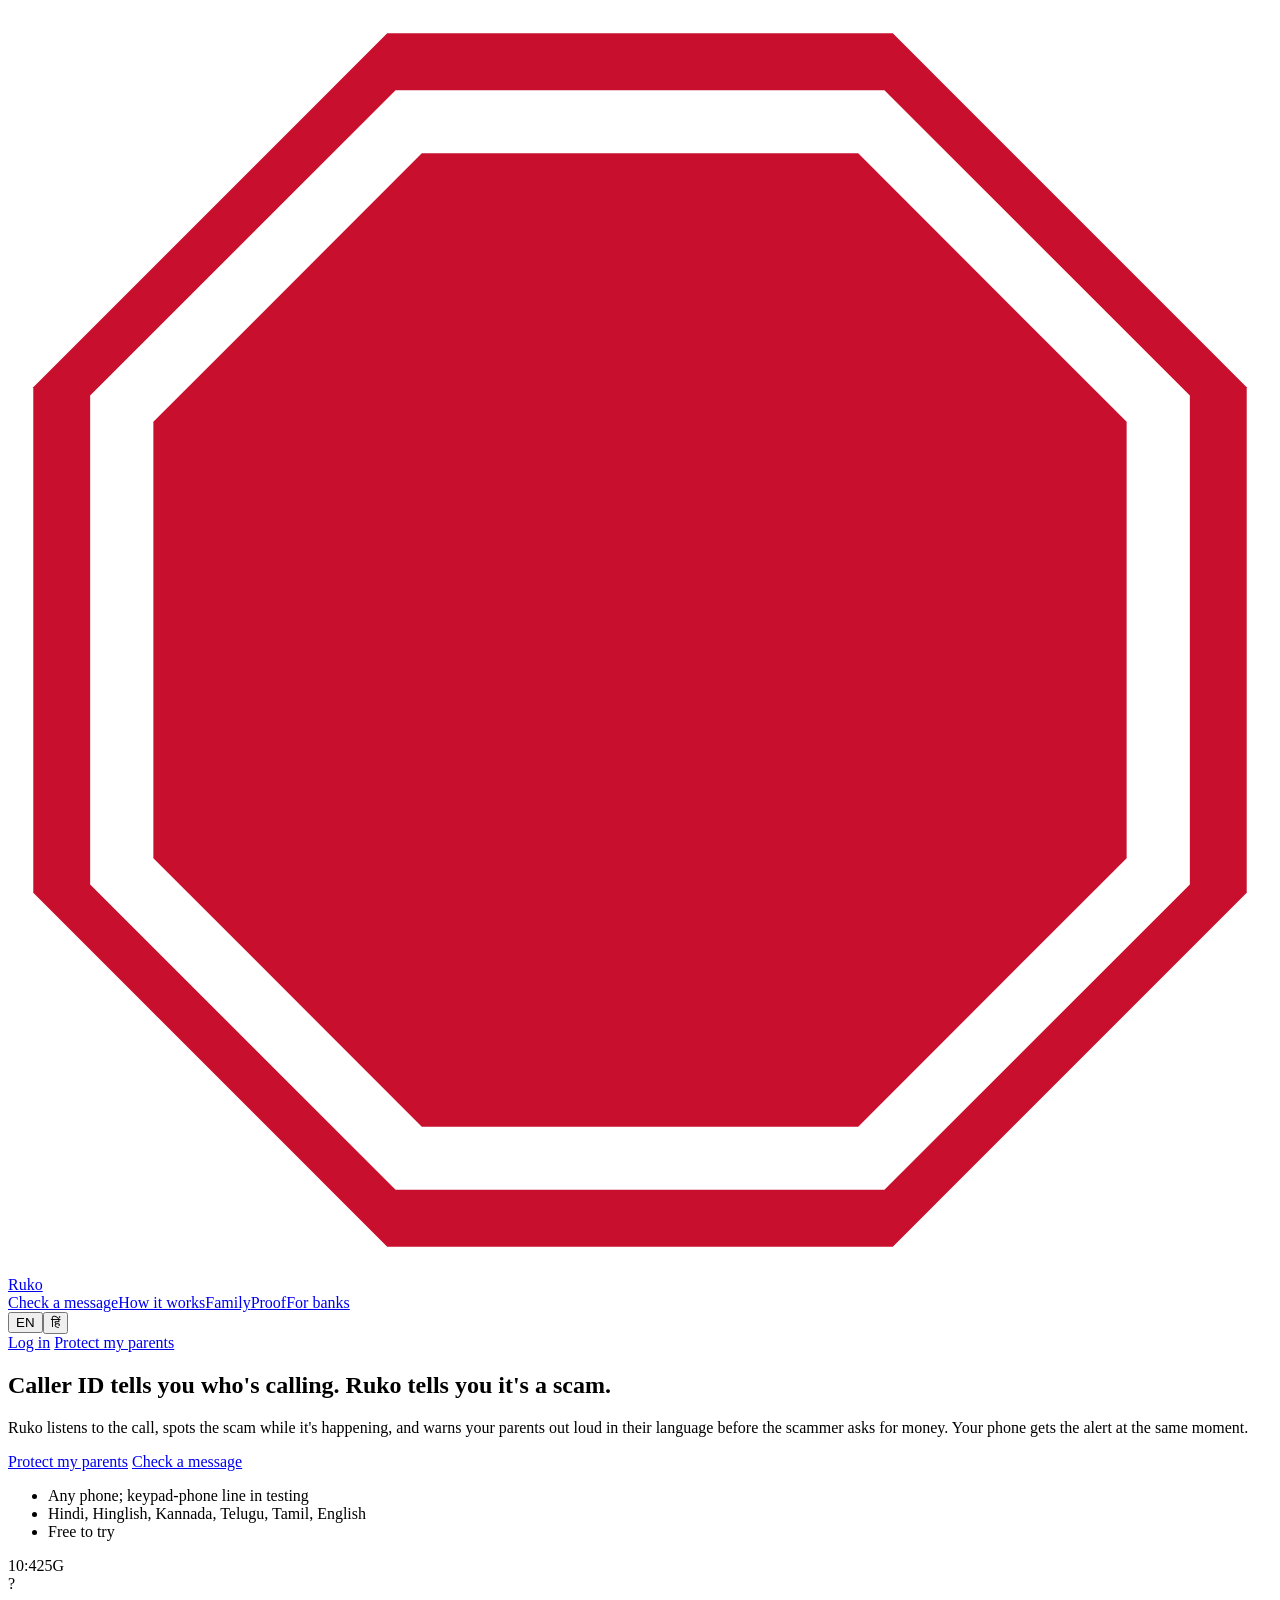
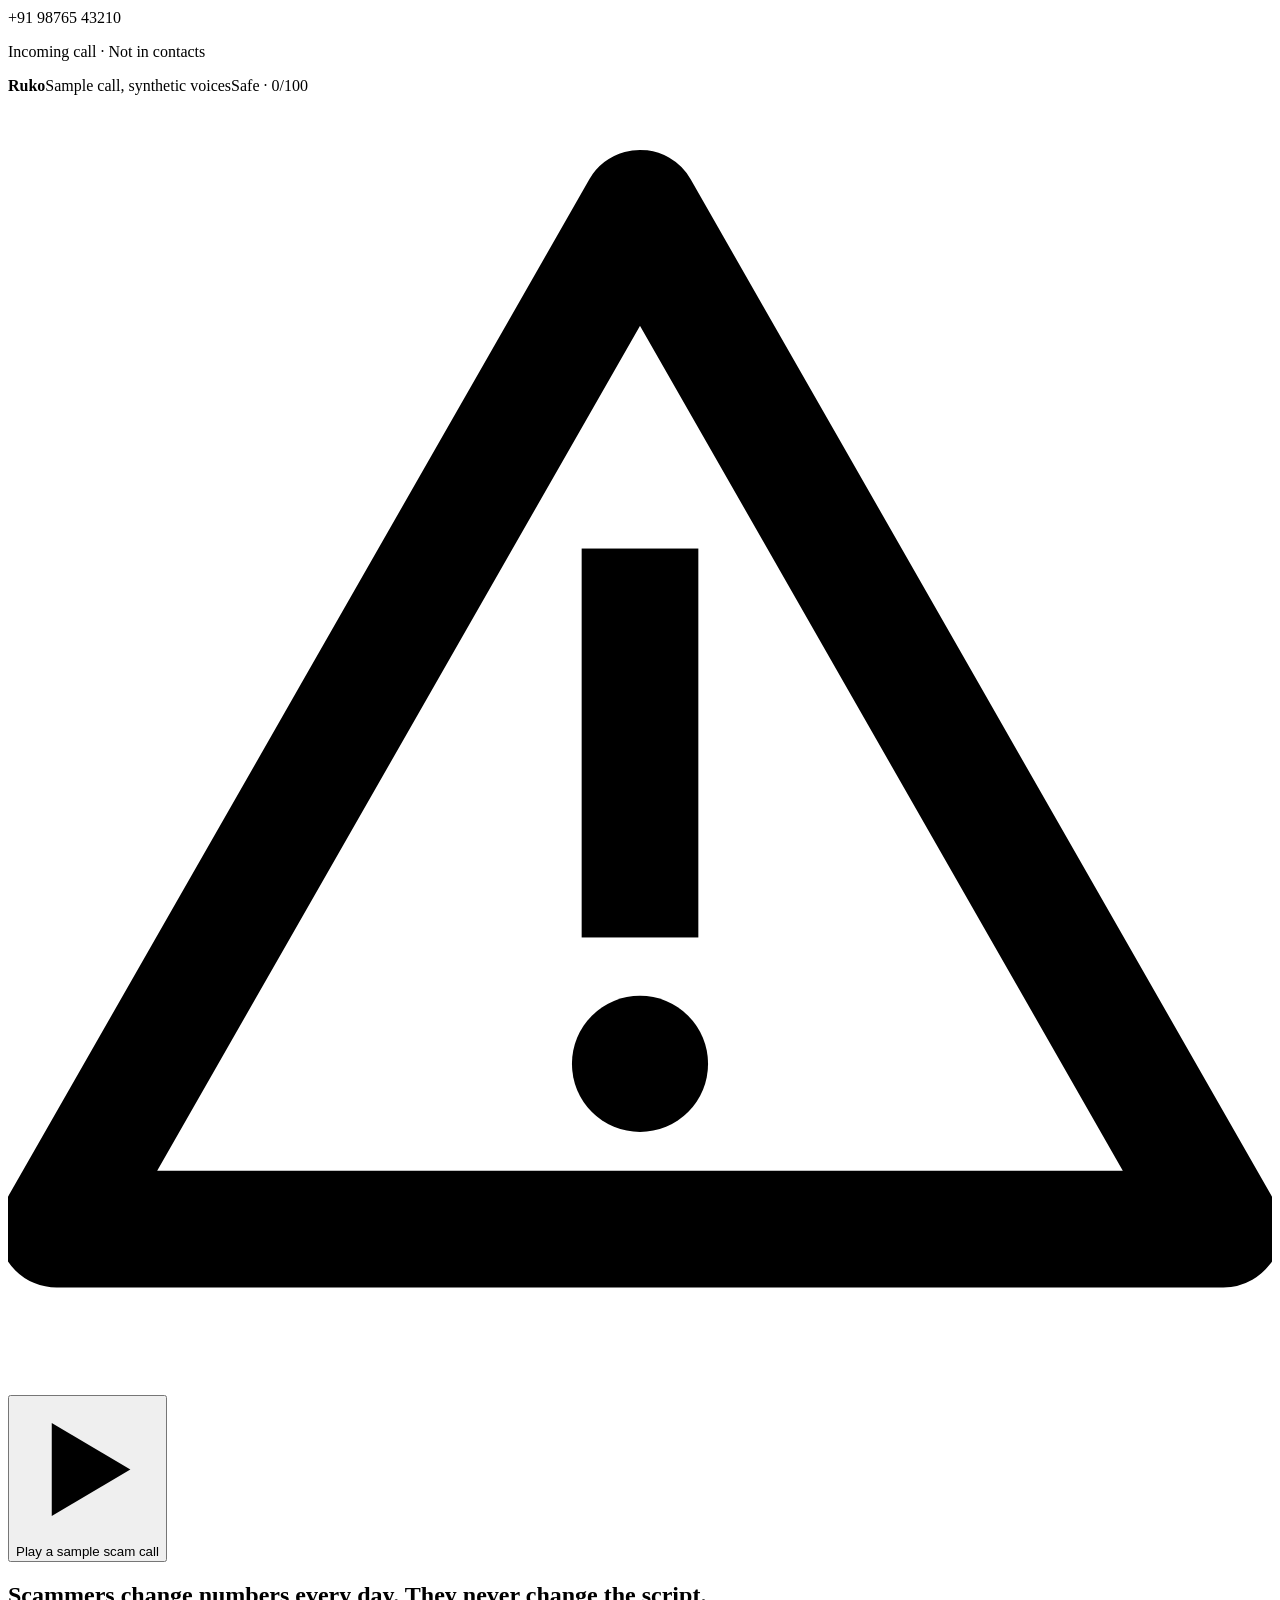
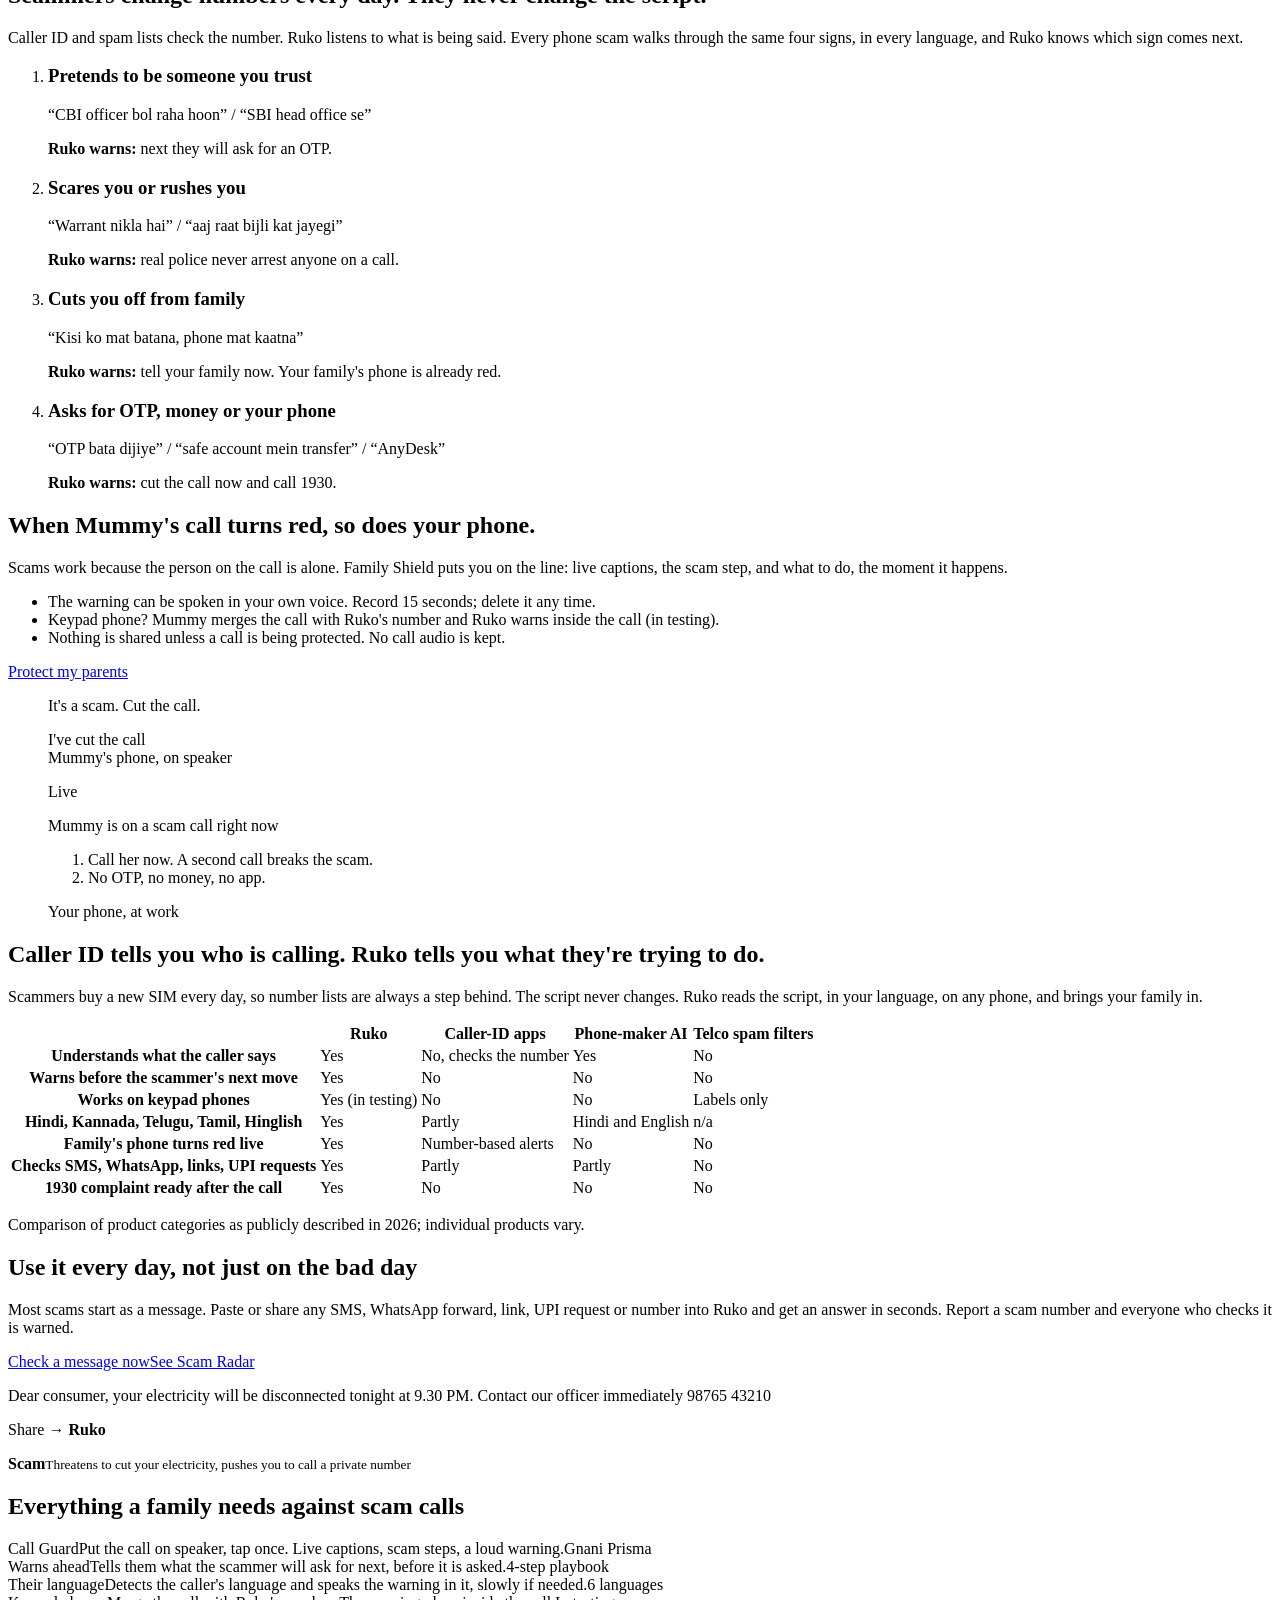
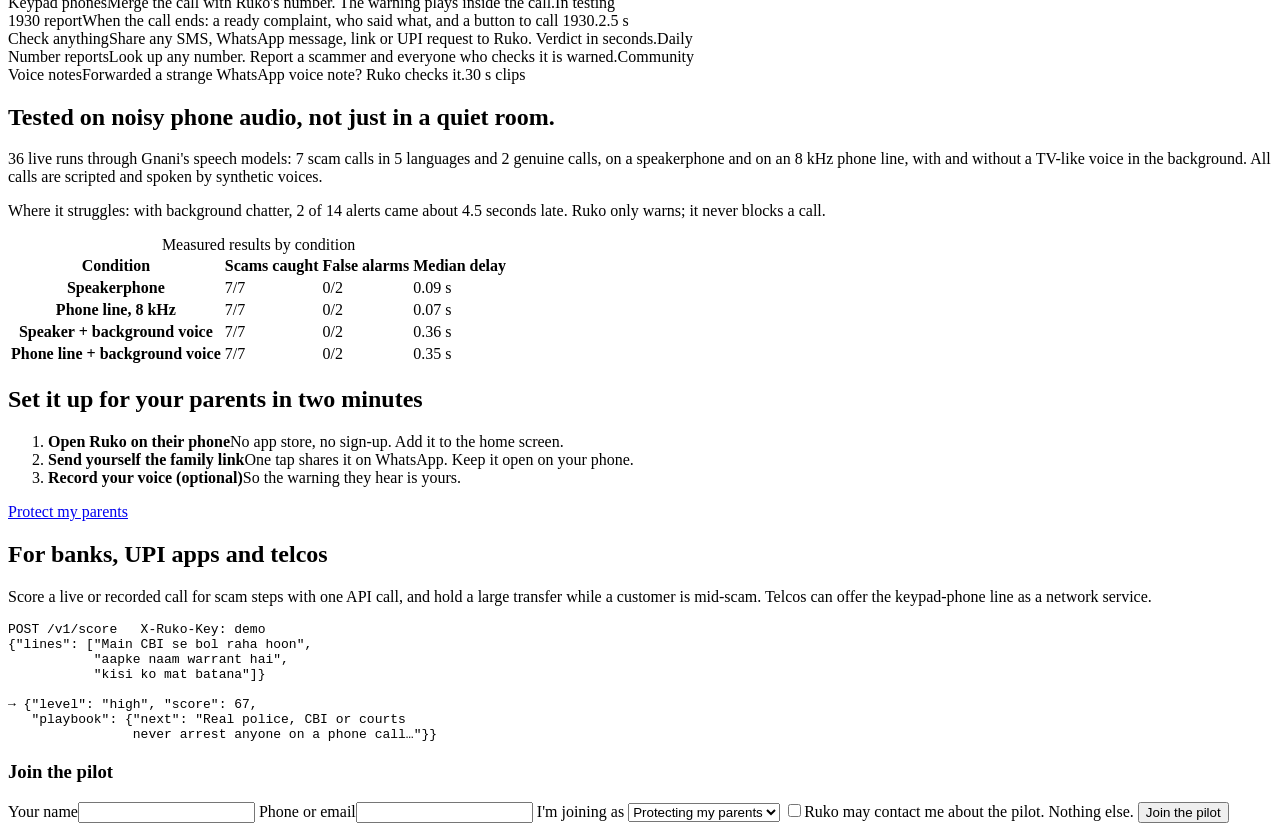
==== web/index.html @ 49b4aa64 "Fix contrast in light and dark mode after the restyle - Deeper brand blue, red and green so white te" ====
<!doctype html>
<html lang="en">
<head>
<meta charset="utf-8">
<meta name="viewport" content="width=device-width, initial-scale=1">
<title>Ruko · scam-call guard for Indian families</title>
<meta name="description" content="Ruko listens to a phone call, spots the scam as it unfolds, warns your parents out loud in their language before the scammer's next move, and turns your phone red. Works on speaker with any phone; a keypad-phone line is in testing.">
<meta name="theme-color" content="#26282b">
<link rel="icon" href="/icon.svg" type="image/svg+xml">
<link rel="manifest" href="/manifest.webmanifest">
<link rel="stylesheet" href="/ruko.css?v=34">
<link rel="stylesheet" href="/landing.css?v=34">
</head>
<body>
<header class="nav">
  <div class="wrap nav-row">
    <a class="logo" href="/" aria-label="Ruko home"><svg viewBox="0 0 100 100" aria-hidden="true"><path d="M30 2h40l28 28v40L70 98H30L2 70V30z" fill="#c8102e"/><path d="M31.7 9h36.6L91 31.7v36.6L68.3 91H31.7L9 68.3V31.7z" fill="none" stroke="#fff" stroke-width="5"/></svg>Ruko</a>
    <nav aria-label="Sections"><a href="/check/" data-i18n="nav_check">Check a message</a><a href="#how" data-i18n="nav_how">How it works</a><a href="#family" data-i18n="nav_family">Family</a><a href="#proof" data-i18n="nav_proof">Proof</a><a href="#business" data-i18n="nav_biz">For banks</a></nav>
    <div class="lang-toggle" role="group" aria-label="Language"><button type="button" data-lang="en" aria-pressed="true"><span>EN</span></button><button type="button" data-lang="hi" aria-pressed="false"><span>हिं</span></button></div>
    <a class="nav-login" href="/account/" data-i18n="login">Log in</a>
    <a class="btn btn-primary nav-cta" href="/account/?new=1" data-i18n="cta">Protect my parents</a>
  </div>
</header>

<main>
  <section class="hero">
    <div class="wrap hero-grid">
      <div class="hero-copy">
        <h1><span data-i18n="h1a">Caller ID tells you who's calling.</span> <span class="h1b" data-i18n="h1b">Ruko tells you it's a scam.</span></h1>
        <p class="lede" data-i18n="lede">Ruko listens to the call, spots the scam while it's happening, and warns your parents out loud in their language before the scammer asks for money. Your phone gets the alert at the same moment.</p>
        <div class="hero-actions">
          <a class="btn btn-primary btn-lg" href="/account/?new=1" data-i18n="cta">Protect my parents</a>
          <a class="btn btn-lg" href="/check/" data-i18n="cta2">Check a message</a>
        </div>
        <ul class="facts">
          <li data-i18n="f1">Any phone; keypad-phone line in testing</li>
          <li data-i18n="f2">Hindi, Hinglish, Kannada, Telugu, Tamil, English</li>
          <li data-i18n="f3">Free to try</li>
        </ul>
      </div>

      <div class="hero-phone">
        <div class="road phone" aria-live="polite">
          <div class="ph-top" aria-hidden="true"><span>10:42</span><span class="ph-notch"></span><span>5G</span></div>
          <div class="ph-caller">
            <div class="ph-avatar" aria-hidden="true">?</div>
            <p class="ph-num">+91 98765 43210</p>
            <p class="ph-sub" data-i18n="ph_sub">Incoming call · Not in contacts</p>
          </div>
          <div class="rk-card">
            <div class="rk-head"><span class="dot" id="dDot"></span><b>Ruko</b><span class="rk-label" data-i18n="call_label">Sample call, synthetic voices</span><span class="level" id="dLevel" data-level="safe">Safe · 0/100</span></div>
            <div class="stop" id="dStop" aria-hidden="true"></div>
            <ol class="signs road-signs" id="dStages" aria-label="The four steps of a scam call"></ol>
            <ol class="captions" id="dCaptions" data-empty=""></ol>
            <p class="ahead"><svg viewBox="0 0 26 26" aria-hidden="true"><path d="M13 2 25 23H1z" fill="none" stroke="currentColor" stroke-width="2.4" stroke-linejoin="round"/><rect x="11.8" y="9" width="2.4" height="8" fill="currentColor"/><circle cx="13" cy="19.6" r="1.4" fill="currentColor"/></svg><span id="dNext"></span></p>
          </div>
          <div class="ph-actions" aria-hidden="true"><span class="ph-decline"></span><span class="ph-accept"></span></div>
        </div>
        <button class="btn play-btn" id="dPlay" type="button"><svg viewBox="0 0 20 20" aria-hidden="true"><path d="M5 3.5v13l11-6.5z" fill="currentColor"/></svg><span id="dPlayLabel" data-i18n="play">Play a sample scam call</span></button>
      </div>
    </div>
  </section>

  <section class="playbook" id="how">
    <div class="wrap">
      <h2 data-i18n="pb_h">Scammers change numbers every day. They never change the script.</h2>
      <p class="section-lede" data-i18n="pb_p">Caller ID and spam lists check the number. Ruko listens to what is being said. Every phone scam walks through the same four signs, in every language, and Ruko knows which sign comes next.</p>
      <ol class="strip">
        <li><div class="strip-sign" data-sign="pose"></div><h3 data-i18n="s1">Pretends to be someone you trust</h3><p class="quote">“CBI officer bol raha hoon” / “SBI head office se”</p><p class="next-line"><b data-i18n="ruko_says">Ruko warns:</b> <span data-i18n="s1n">next they will ask for an OTP.</span></p></li>
        <li><div class="strip-sign" data-sign="fear"></div><h3 data-i18n="s2">Scares you or rushes you</h3><p class="quote">“Warrant nikla hai” / “aaj raat bijli kat jayegi”</p><p class="next-line"><b data-i18n="ruko_says">Ruko warns:</b> <span data-i18n="s2n">real police never arrest anyone on a call.</span></p></li>
        <li><div class="strip-sign" data-sign="isolate"></div><h3 data-i18n="s3">Cuts you off from family</h3><p class="quote">“Kisi ko mat batana, phone mat kaatna”</p><p class="next-line"><b data-i18n="ruko_says">Ruko warns:</b> <span data-i18n="s3n">tell your family now. Your family's phone is already red.</span></p></li>
        <li><div class="strip-sign" data-sign="ask"></div><h3 data-i18n="s4">Asks for OTP, money or your phone</h3><p class="quote">“OTP bata dijiye” / “safe account mein transfer” / “AnyDesk”</p><p class="next-line"><b data-i18n="ruko_says">Ruko warns:</b> <span data-i18n="s4n">cut the call now and call 1930.</span></p></li>
      </ol>
    </div>
  </section>

  <section class="family" id="family">
    <div class="wrap family-grid">
      <div>
        <h2 data-i18n="fam_h">When Mummy's call turns red, so does your phone.</h2>
        <p class="section-lede" data-i18n="fam_p">Scams work because the person on the call is alone. Family Shield puts you on the line: live captions, the scam step, and what to do, the moment it happens.</p>
        <ul class="ticks">
          <li data-i18n="fam_1">The warning can be spoken in your own voice. Record 15 seconds; delete it any time.</li>
          <li data-i18n="fam_2">Keypad phone? Mummy merges the call with Ruko's number and Ruko warns inside the call (in testing).</li>
          <li data-i18n="fam_3">Nothing is shared unless a call is being protected. No call audio is kept.</li>
        </ul>
        <a class="btn btn-primary" href="/account/?new=1" data-i18n="cta">Protect my parents</a>
      </div>
      <div class="phones" aria-hidden="true">
        <figure class="phone phone-parent">
          <div class="screen red"><div class="oct-slot" data-oct></div><p class="ph-big" data-i18n="ph_parent">It's a scam. Cut the call.</p><span class="ph-btn" data-i18n="ph_cut">I've cut the call</span></div>
          <figcaption data-i18n="cap_parent">Mummy's phone, on speaker</figcaption>
        </figure>
        <figure class="phone phone-child">
          <div class="screen red"><p class="ph-small">Live</p><p class="ph-big" data-i18n="ph_child">Mummy is on a scam call right now</p><ol class="ph-list"><li data-i18n="ph_c1">Call her now. A second call breaks the scam.</li><li data-i18n="ph_c2">No OTP, no money, no app.</li></ol></div>
          <figcaption data-i18n="cap_child">Your phone, at work</figcaption>
        </figure>
      </div>
    </div>
  </section>


  <section class="usp" id="why">
    <div class="wrap">
      <h2 data-i18n="usp_h">Caller ID tells you who is calling. Ruko tells you what they're trying to do.</h2>
      <p class="section-lede" data-i18n="usp_p">Scammers buy a new SIM every day, so number lists are always a step behind. The script never changes. Ruko reads the script, in your language, on any phone, and brings your family in.</p>
      <div class="cmp-wrap">
      <table class="cmp">
        <thead><tr><th scope="col"></th><th scope="col" class="us">Ruko</th><th scope="col">Caller-ID apps</th><th scope="col">Phone-maker AI</th><th scope="col">Telco spam filters</th></tr></thead>
        <tbody>
          <tr><th scope="row" data-i18n="u1">Understands what the caller says</th><td class="us yes">Yes</td><td class="no">No, checks the number</td><td class="yes">Yes</td><td class="no">No</td></tr>
          <tr><th scope="row" data-i18n="u2">Warns before the scammer's next move</th><td class="us yes">Yes</td><td class="no">No</td><td class="no">No</td><td class="no">No</td></tr>
          <tr><th scope="row" data-i18n="u3">Works on keypad phones</th><td class="us yes">Yes (in testing)</td><td class="no">No</td><td class="no">No</td><td class="yes">Labels only</td></tr>
          <tr><th scope="row" data-i18n="u4">Hindi, Kannada, Telugu, Tamil, Hinglish</th><td class="us yes">Yes</td><td>Partly</td><td class="no">Hindi and English</td><td>n/a</td></tr>
          <tr><th scope="row" data-i18n="u5">Family's phone turns red live</th><td class="us yes">Yes</td><td>Number-based alerts</td><td class="no">No</td><td class="no">No</td></tr>
          <tr><th scope="row" data-i18n="u6">Checks SMS, WhatsApp, links, UPI requests</th><td class="us yes">Yes</td><td>Partly</td><td>Partly</td><td class="no">No</td></tr>
          <tr><th scope="row" data-i18n="u7">1930 complaint ready after the call</th><td class="us yes">Yes</td><td class="no">No</td><td class="no">No</td><td class="no">No</td></tr>
        </tbody>
      </table>
      </div>
      <p class="small muted" data-i18n="usp_note">Comparison of product categories as publicly described in 2026; individual products vary.</p>
    </div>
  </section>

  <section class="daily">
    <div class="wrap daily-grid">
      <div>
        <h2 data-i18n="daily_h">Use it every day, not just on the bad day</h2>
        <p class="section-lede" data-i18n="daily_p">Most scams start as a message. Paste or share any SMS, WhatsApp forward, link, UPI request or number into Ruko and get an answer in seconds. Report a scam number and everyone who checks it is warned.</p>
        <div class="hero-actions"><a class="btn btn-primary" href="/check/" data-i18n="daily_cta">Check a message now</a><a class="btn btn-ghost-dark" href="/check/#radar" data-i18n="radar_cta">See Scam Radar</a></div>
      </div>
      <div class="share-demo" aria-hidden="true">
        <p class="sd-msg">Dear consumer, your electricity will be disconnected tonight at 9.30 PM. Contact our officer immediately 98765 43210</p>
        <p class="sd-share">Share → <b>Ruko</b></p>
        <div class="sd-verdict"><span class="sd-oct"></span><div><b>Scam</b><small>Threatens to cut your electricity, pushes you to call a private number</small></div></div>
      </div>
    </div>
  </section>

  <section class="board-sec">
    <div class="wrap">
      <h2 data-i18n="feat_h">Everything a family needs against scam calls</h2>
      <div class="board" role="list">
        <div class="board-row" role="listitem"><span class="b-name" data-i18n="b1">Call Guard</span><span class="b-desc" data-i18n="b1d">Put the call on speaker, tap once. Live captions, scam steps, a loud warning.</span><span class="b-tag">Gnani Prisma</span></div>
        <div class="board-row" role="listitem"><span class="b-name" data-i18n="b2">Warns ahead</span><span class="b-desc" data-i18n="b2d">Tells them what the scammer will ask for next, before it is asked.</span><span class="b-tag">4-step playbook</span></div>
        <div class="board-row" role="listitem"><span class="b-name" data-i18n="b3">Their language</span><span class="b-desc" data-i18n="b3d">Detects the caller's language and speaks the warning in it, slowly if needed.</span><span class="b-tag">6 languages</span></div>
        <div class="board-row" role="listitem"><span class="b-name" data-i18n="b4">Keypad phones</span><span class="b-desc" data-i18n="b4d">Merge the call with Ruko's number. The warning plays inside the call.</span><span class="b-tag">In testing</span></div>
        <div class="board-row" role="listitem"><span class="b-name" data-i18n="b5">1930 report</span><span class="b-desc" data-i18n="b5d">When the call ends: a ready complaint, who said what, and a button to call 1930.</span><span class="b-tag">2.5 s</span></div>
        <div class="board-row" role="listitem"><span class="b-name" data-i18n="b7">Check anything</span><span class="b-desc" data-i18n="b7d">Share any SMS, WhatsApp message, link or UPI request to Ruko. Verdict in seconds.</span><span class="b-tag">Daily</span></div>
        <div class="board-row" role="listitem"><span class="b-name" data-i18n="b8">Number reports</span><span class="b-desc" data-i18n="b8d">Look up any number. Report a scammer and everyone who checks it is warned.</span><span class="b-tag">Community</span></div>
        <div class="board-row" role="listitem"><span class="b-name" data-i18n="b6">Voice notes</span><span class="b-desc" data-i18n="b6d">Forwarded a strange WhatsApp voice note? Ruko checks it.</span><span class="b-tag">30 s clips</span></div>
      </div>
    </div>
  </section>

  <section class="proof" id="proof">
    <div class="wrap proof-grid">
      <div>
        <h2 data-i18n="proof_h">Tested on noisy phone audio, not just in a quiet room.</h2>
        <p class="section-lede" data-i18n="proof_p">36 live runs through Gnani's speech models: 7 scam calls in 5 languages and 2 genuine calls, on a speakerphone and on an 8 kHz phone line, with and without a TV-like voice in the background. All calls are scripted and spoken by synthetic voices.</p>
        <p class="limits" data-i18n="proof_l">Where it struggles: with background chatter, 2 of 14 alerts came about 4.5 seconds late. Ruko only warns; it never blocks a call.</p>
      </div>
      <table class="results">
        <caption class="sr">Measured results by condition</caption>
        <thead><tr><th scope="col" data-i18n="t_cond">Condition</th><th scope="col" data-i18n="t_caught">Scams caught</th><th scope="col" data-i18n="t_false">False alarms</th><th scope="col" data-i18n="t_delay">Median delay</th></tr></thead>
        <tbody>
          <tr><th scope="row" data-i18n="c1">Speakerphone</th><td>7/7</td><td>0/2</td><td>0.09 s</td></tr>
          <tr><th scope="row" data-i18n="c2">Phone line, 8 kHz</th><td>7/7</td><td>0/2</td><td>0.07 s</td></tr>
          <tr><th scope="row" data-i18n="c3">Speaker + background voice</th><td>7/7</td><td>0/2</td><td>0.36 s</td></tr>
          <tr><th scope="row" data-i18n="c4">Phone line + background voice</th><td>7/7</td><td>0/2</td><td>0.35 s</td></tr>
        </tbody>
      </table>
    </div>
  </section>

  <section class="setup">
    <div class="wrap setup-grid">
      <h2 data-i18n="setup_h">Set it up for your parents in two minutes</h2>
      <ol class="steps">
        <li><b data-i18n="st1">Open Ruko on their phone</b><span data-i18n="st1d">No app store, no sign-up. Add it to the home screen.</span></li>
        <li><b data-i18n="st2">Send yourself the family link</b><span data-i18n="st2d">One tap shares it on WhatsApp. Keep it open on your phone.</span></li>
        <li><b data-i18n="st3">Record your voice (optional)</b><span data-i18n="st3d">So the warning they hear is yours.</span></li>
      </ol>
      <a class="btn btn-dark" href="/account/?new=1" data-i18n="cta">Protect my parents</a>
    </div>
  </section>

  <section class="business" id="business">
    <div class="wrap biz-grid">
      <div>
        <h2 data-i18n="biz_h">For banks, UPI apps and telcos</h2>
        <p class="section-lede" data-i18n="biz_p">Score a live or recorded call for scam steps with one API call, and hold a large transfer while a customer is mid-scam. Telcos can offer the keypad-phone line as a network service.</p>
<pre class="code" aria-label="API example">POST /v1/score   X-Ruko-Key: demo
{"lines": ["Main CBI se bol raha hoon",
           "aapke naam warrant hai",
           "kisi ko mat batana"]}

→ {"level": "high", "score": 67,
   "playbook": {"next": "Real police, CBI or courts
                never arrest anyone on a phone call…"}}</pre>
      </div>
      <form id="wl" class="panel wl">
        <h3 data-i18n="wl_h">Join the pilot</h3>
        <label class="field"><span data-i18n="wl_name">Your name</span><input name="name" required maxlength="60" autocomplete="name"></label>
        <label class="field"><span data-i18n="wl_contact">Phone or email</span><input name="contact" required maxlength="100" autocomplete="email"></label>
        <label class="field"><span data-i18n="wl_role">I'm joining as</span>
          <select name="role"><option value="family" data-i18n="r_family">Protecting my parents</option><option value="self" data-i18n="r_self">I get these calls</option><option value="bank" data-i18n="r_bank">Bank or fintech</option><option value="telco" data-i18n="r_telco">Telco</option><option value="police" data-i18n="r_police">Police or cyber cell</option><option value="other" data-i18n="r_other">Other</option></select>
        </label>
        <label class="check"><input type="checkbox" name="consent" required><span data-i18n="wl_consent">Ruko may contact me about the pilot. Nothing else.</span></label>
        <button class="btn btn-dark btn-block" type="submit" data-i18n="wl_btn">Join the pilot</button>
        <p class="small" id="wlMsg" role="status"></p>
      </form>
    </div>
  </section>
</main>

<footer id="siteFooter"></footer>

<script src="/config.js?v=30"></script>
<script src="/ruko.js?v=30"></script>
<script src="/footer.js?v=30"></script>
<script src="/landing.js?v=30"></script>
</body>
</html>
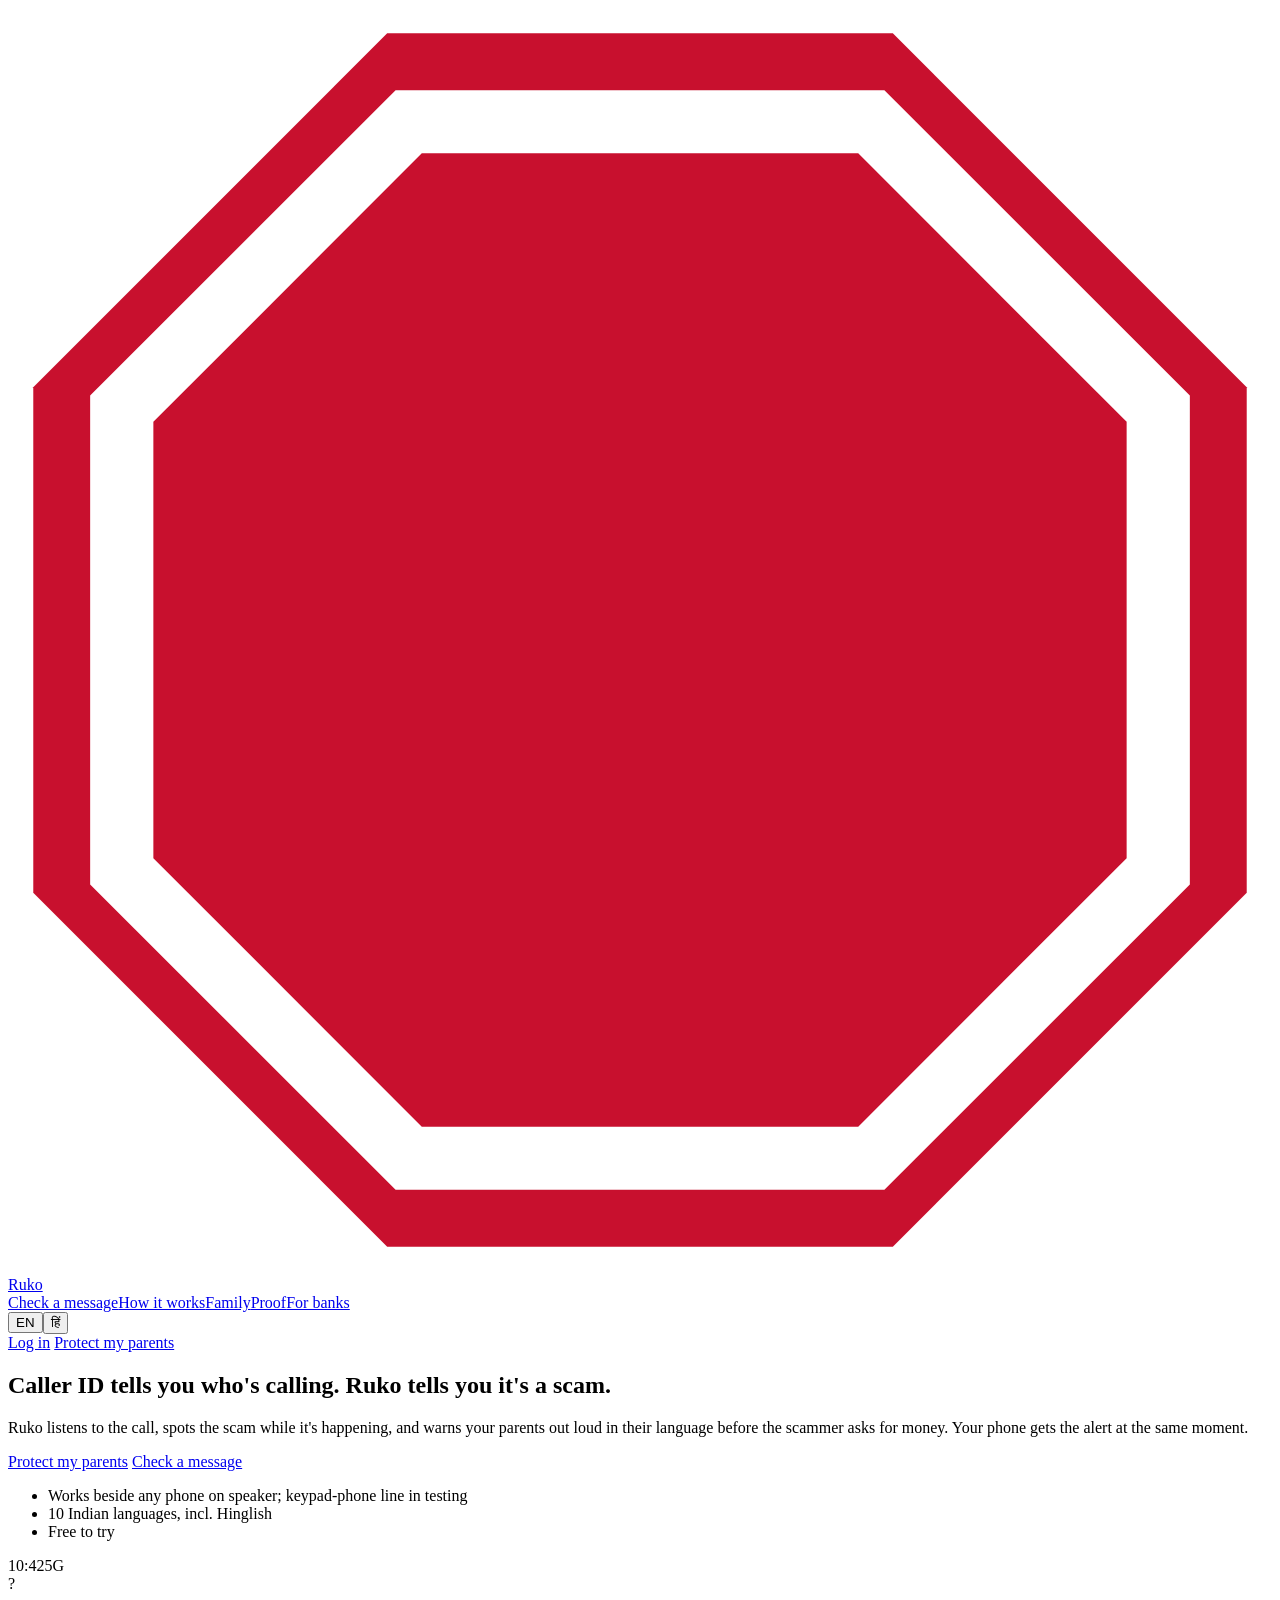
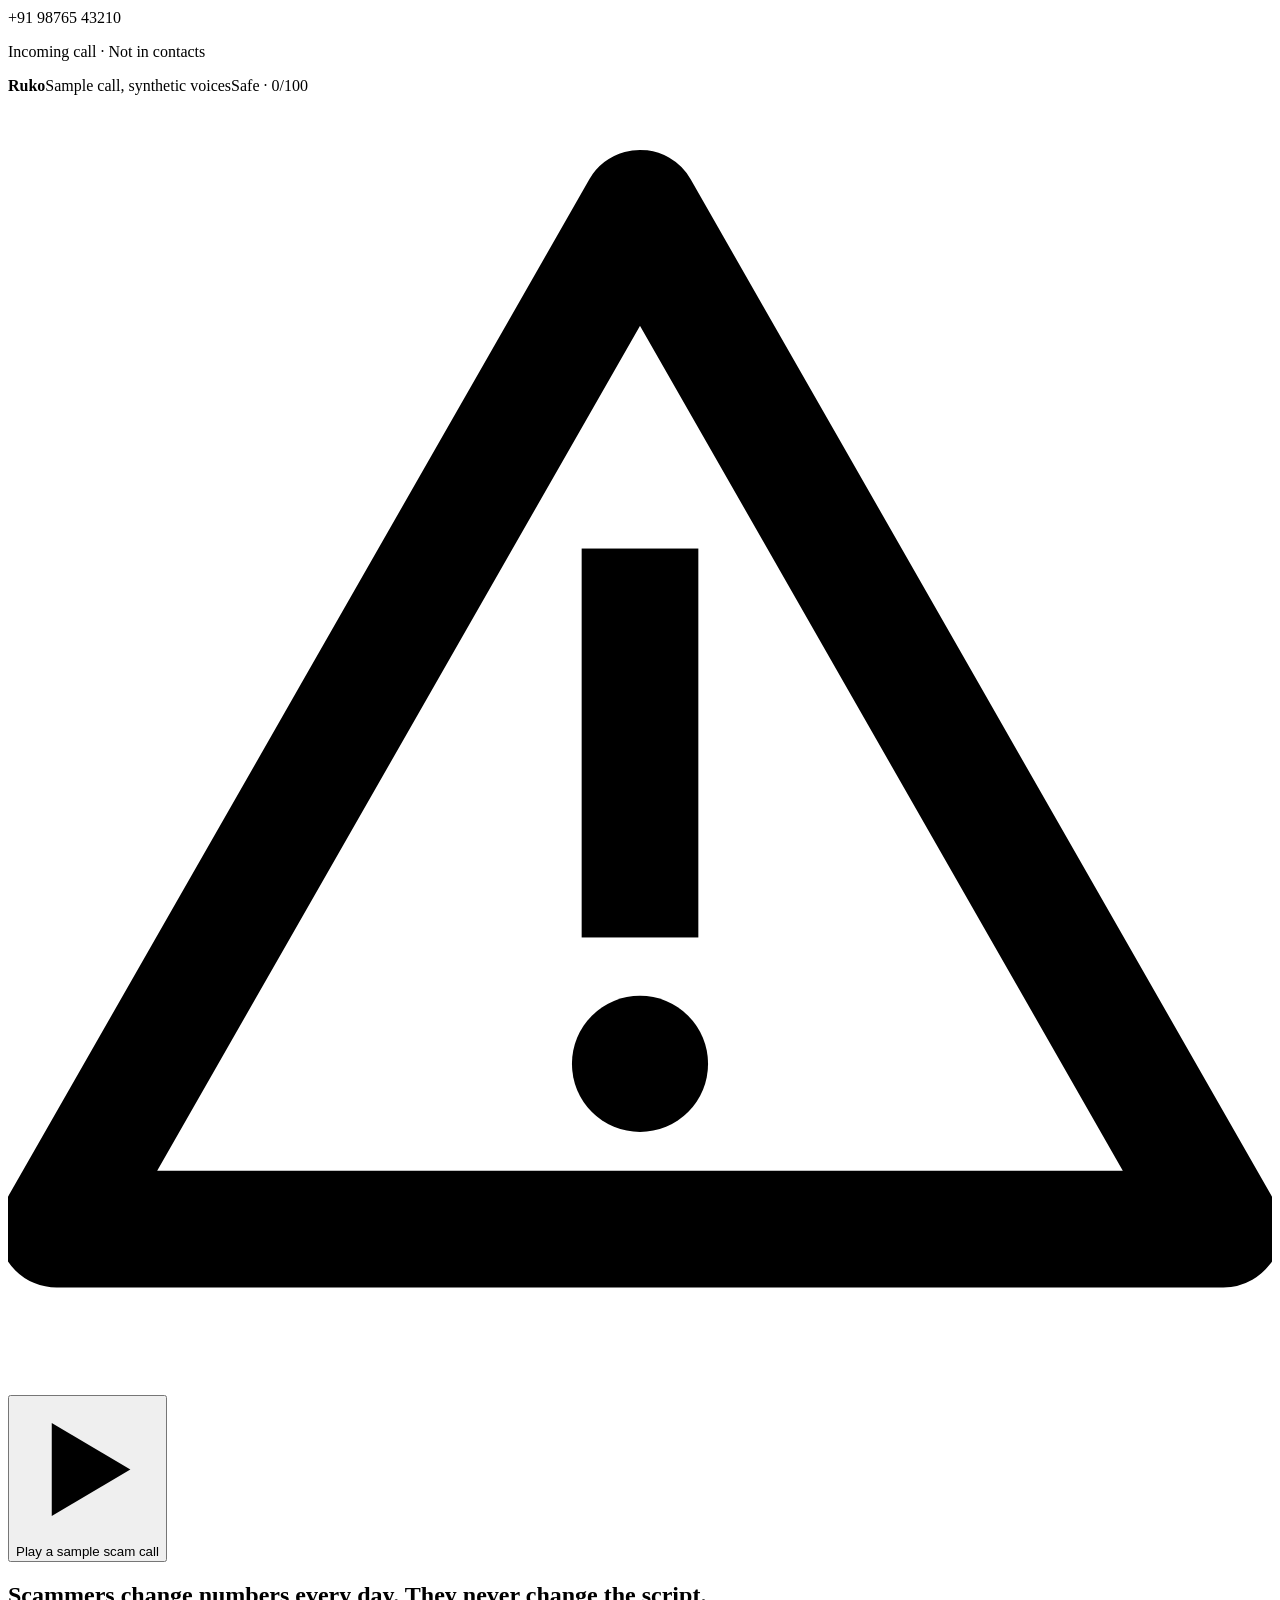
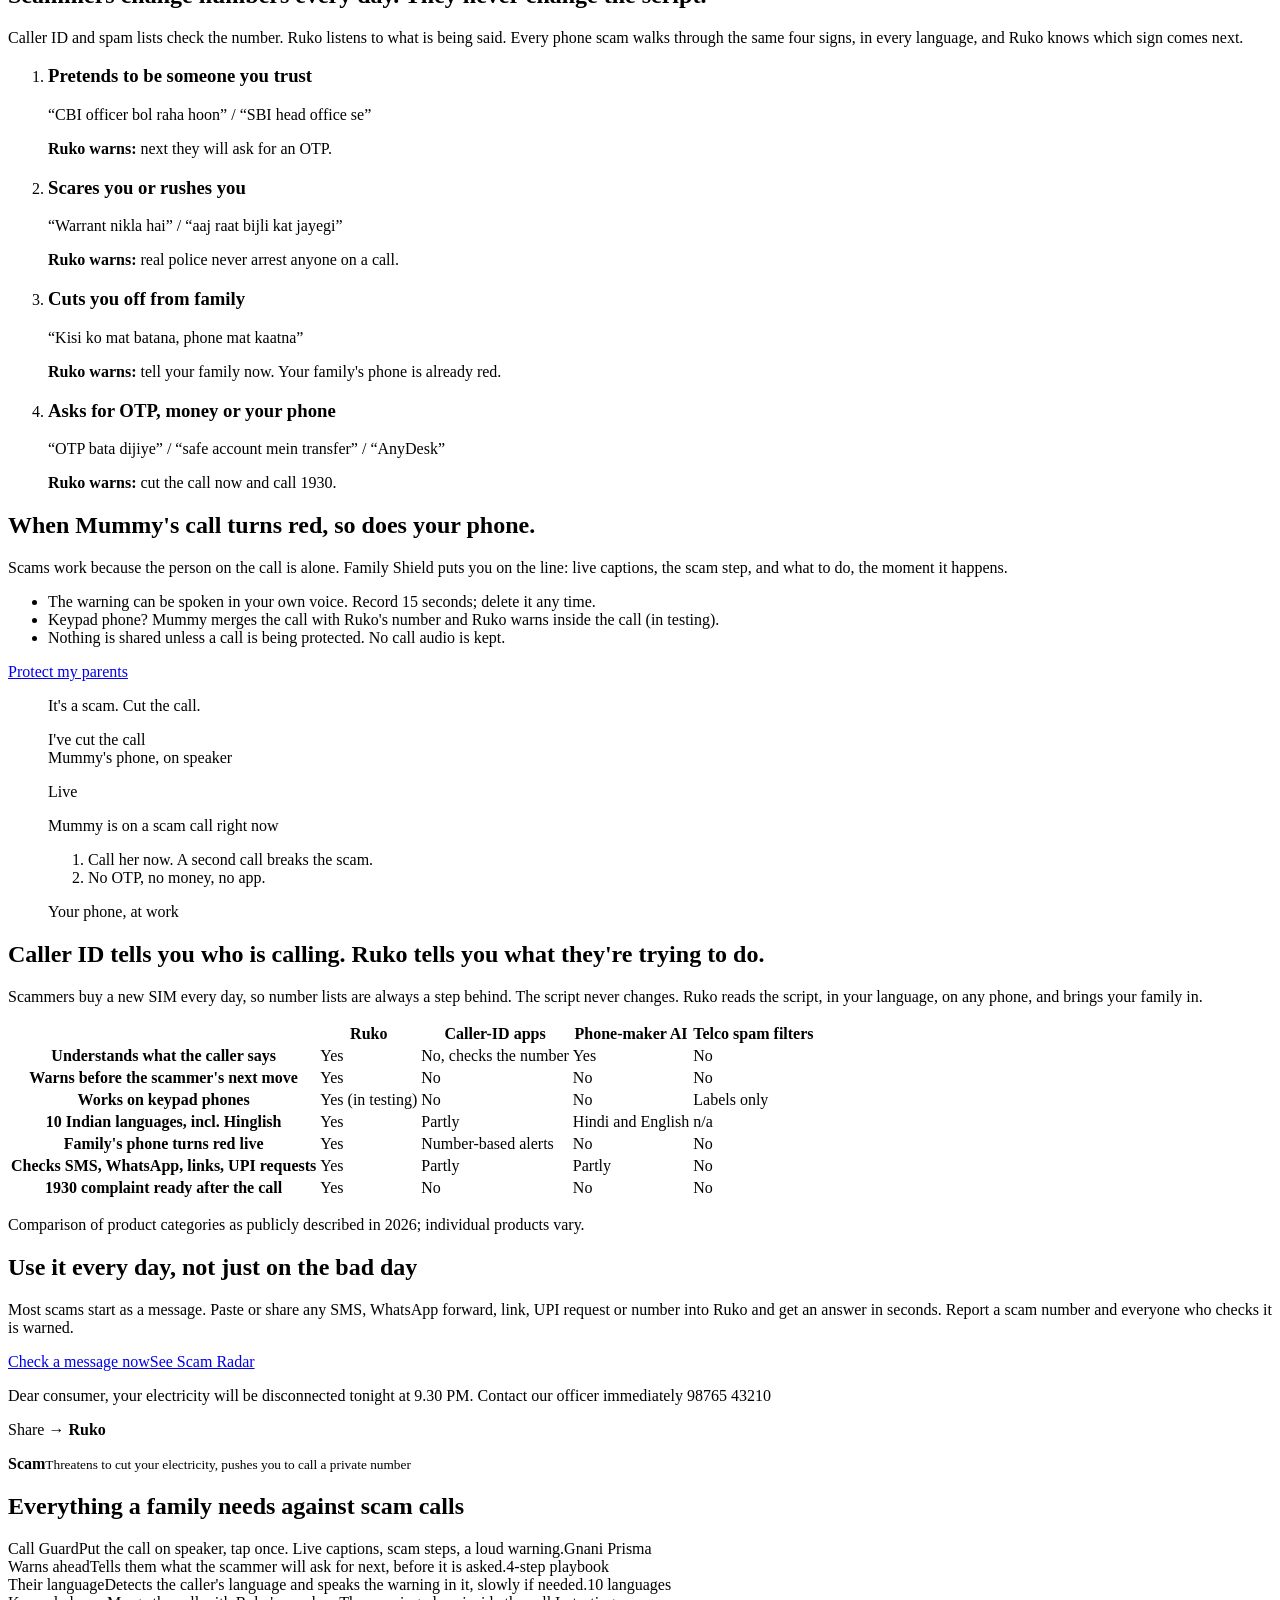
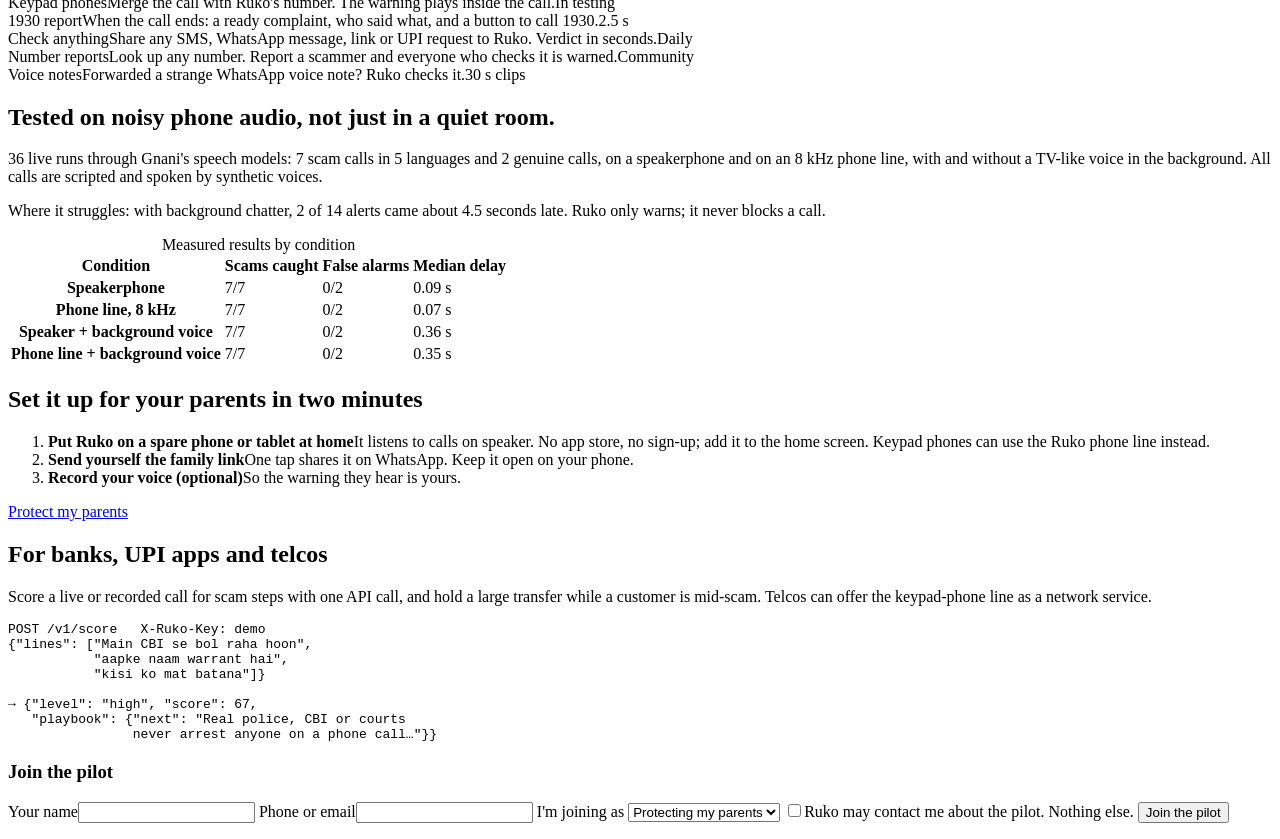
==== commit 498f3a68: "Add 4 languages, family push alerts, honest second-device copy - Marathi, Bengali, Gujarati, Malayal" ====
--- a/web/index.html
+++ b/web/index.html
@@ -8,8 +8,8 @@
 <meta name="theme-color" content="#26282b">
 <link rel="icon" href="/icon.svg" type="image/svg+xml">
 <link rel="manifest" href="/manifest.webmanifest">
-<link rel="stylesheet" href="/ruko.css?v=34">
-<link rel="stylesheet" href="/landing.css?v=34">
+<link rel="stylesheet" href="/ruko.css?v=35">
+<link rel="stylesheet" href="/landing.css?v=35">
 </head>
 <body>
 <header class="nav">
@@ -33,8 +33,8 @@
           <a class="btn btn-lg" href="/check/" data-i18n="cta2">Check a message</a>
         </div>
         <ul class="facts">
-          <li data-i18n="f1">Any phone; keypad-phone line in testing</li>
-          <li data-i18n="f2">Hindi, Hinglish, Kannada, Telugu, Tamil, English</li>
+          <li data-i18n="f1">Works beside any phone on speaker; keypad-phone line in testing</li>
+          <li data-i18n="f2">10 Indian languages, incl. Hinglish</li>
           <li data-i18n="f3">Free to try</li>
         </ul>
       </div>
@@ -111,7 +111,7 @@
           <tr><th scope="row" data-i18n="u1">Understands what the caller says</th><td class="us yes">Yes</td><td class="no">No, checks the number</td><td class="yes">Yes</td><td class="no">No</td></tr>
           <tr><th scope="row" data-i18n="u2">Warns before the scammer's next move</th><td class="us yes">Yes</td><td class="no">No</td><td class="no">No</td><td class="no">No</td></tr>
           <tr><th scope="row" data-i18n="u3">Works on keypad phones</th><td class="us yes">Yes (in testing)</td><td class="no">No</td><td class="no">No</td><td class="yes">Labels only</td></tr>
-          <tr><th scope="row" data-i18n="u4">Hindi, Kannada, Telugu, Tamil, Hinglish</th><td class="us yes">Yes</td><td>Partly</td><td class="no">Hindi and English</td><td>n/a</td></tr>
+          <tr><th scope="row" data-i18n="u4">10 Indian languages, incl. Hinglish</th><td class="us yes">Yes</td><td>Partly</td><td class="no">Hindi and English</td><td>n/a</td></tr>
           <tr><th scope="row" data-i18n="u5">Family's phone turns red live</th><td class="us yes">Yes</td><td>Number-based alerts</td><td class="no">No</td><td class="no">No</td></tr>
           <tr><th scope="row" data-i18n="u6">Checks SMS, WhatsApp, links, UPI requests</th><td class="us yes">Yes</td><td>Partly</td><td>Partly</td><td class="no">No</td></tr>
           <tr><th scope="row" data-i18n="u7">1930 complaint ready after the call</th><td class="us yes">Yes</td><td class="no">No</td><td class="no">No</td><td class="no">No</td></tr>
@@ -143,7 +143,7 @@
       <div class="board" role="list">
         <div class="board-row" role="listitem"><span class="b-name" data-i18n="b1">Call Guard</span><span class="b-desc" data-i18n="b1d">Put the call on speaker, tap once. Live captions, scam steps, a loud warning.</span><span class="b-tag">Gnani Prisma</span></div>
         <div class="board-row" role="listitem"><span class="b-name" data-i18n="b2">Warns ahead</span><span class="b-desc" data-i18n="b2d">Tells them what the scammer will ask for next, before it is asked.</span><span class="b-tag">4-step playbook</span></div>
-        <div class="board-row" role="listitem"><span class="b-name" data-i18n="b3">Their language</span><span class="b-desc" data-i18n="b3d">Detects the caller's language and speaks the warning in it, slowly if needed.</span><span class="b-tag">6 languages</span></div>
+        <div class="board-row" role="listitem"><span class="b-name" data-i18n="b3">Their language</span><span class="b-desc" data-i18n="b3d">Detects the caller's language and speaks the warning in it, slowly if needed.</span><span class="b-tag">10 languages</span></div>
         <div class="board-row" role="listitem"><span class="b-name" data-i18n="b4">Keypad phones</span><span class="b-desc" data-i18n="b4d">Merge the call with Ruko's number. The warning plays inside the call.</span><span class="b-tag">In testing</span></div>
         <div class="board-row" role="listitem"><span class="b-name" data-i18n="b5">1930 report</span><span class="b-desc" data-i18n="b5d">When the call ends: a ready complaint, who said what, and a button to call 1930.</span><span class="b-tag">2.5 s</span></div>
         <div class="board-row" role="listitem"><span class="b-name" data-i18n="b7">Check anything</span><span class="b-desc" data-i18n="b7d">Share any SMS, WhatsApp message, link or UPI request to Ruko. Verdict in seconds.</span><span class="b-tag">Daily</span></div>
@@ -177,7 +177,7 @@
     <div class="wrap setup-grid">
       <h2 data-i18n="setup_h">Set it up for your parents in two minutes</h2>
       <ol class="steps">
-        <li><b data-i18n="st1">Open Ruko on their phone</b><span data-i18n="st1d">No app store, no sign-up. Add it to the home screen.</span></li>
+        <li><b data-i18n="st1">Put Ruko on a spare phone or tablet at home</b><span data-i18n="st1d">It listens to calls on speaker. No app store, no sign-up; add it to the home screen. Keypad phones can use the Ruko phone line instead.</span></li>
         <li><b data-i18n="st2">Send yourself the family link</b><span data-i18n="st2d">One tap shares it on WhatsApp. Keep it open on your phone.</span></li>
         <li><b data-i18n="st3">Record your voice (optional)</b><span data-i18n="st3d">So the warning they hear is yours.</span></li>
       </ol>
@@ -216,9 +216,9 @@
 
 <footer id="siteFooter"></footer>
 
-<script src="/config.js?v=30"></script>
-<script src="/ruko.js?v=30"></script>
-<script src="/footer.js?v=30"></script>
-<script src="/landing.js?v=30"></script>
+<script src="/config.js?v=35"></script>
+<script src="/ruko.js?v=35"></script>
+<script src="/footer.js?v=35"></script>
+<script src="/landing.js?v=35"></script>
 </body>
 </html>
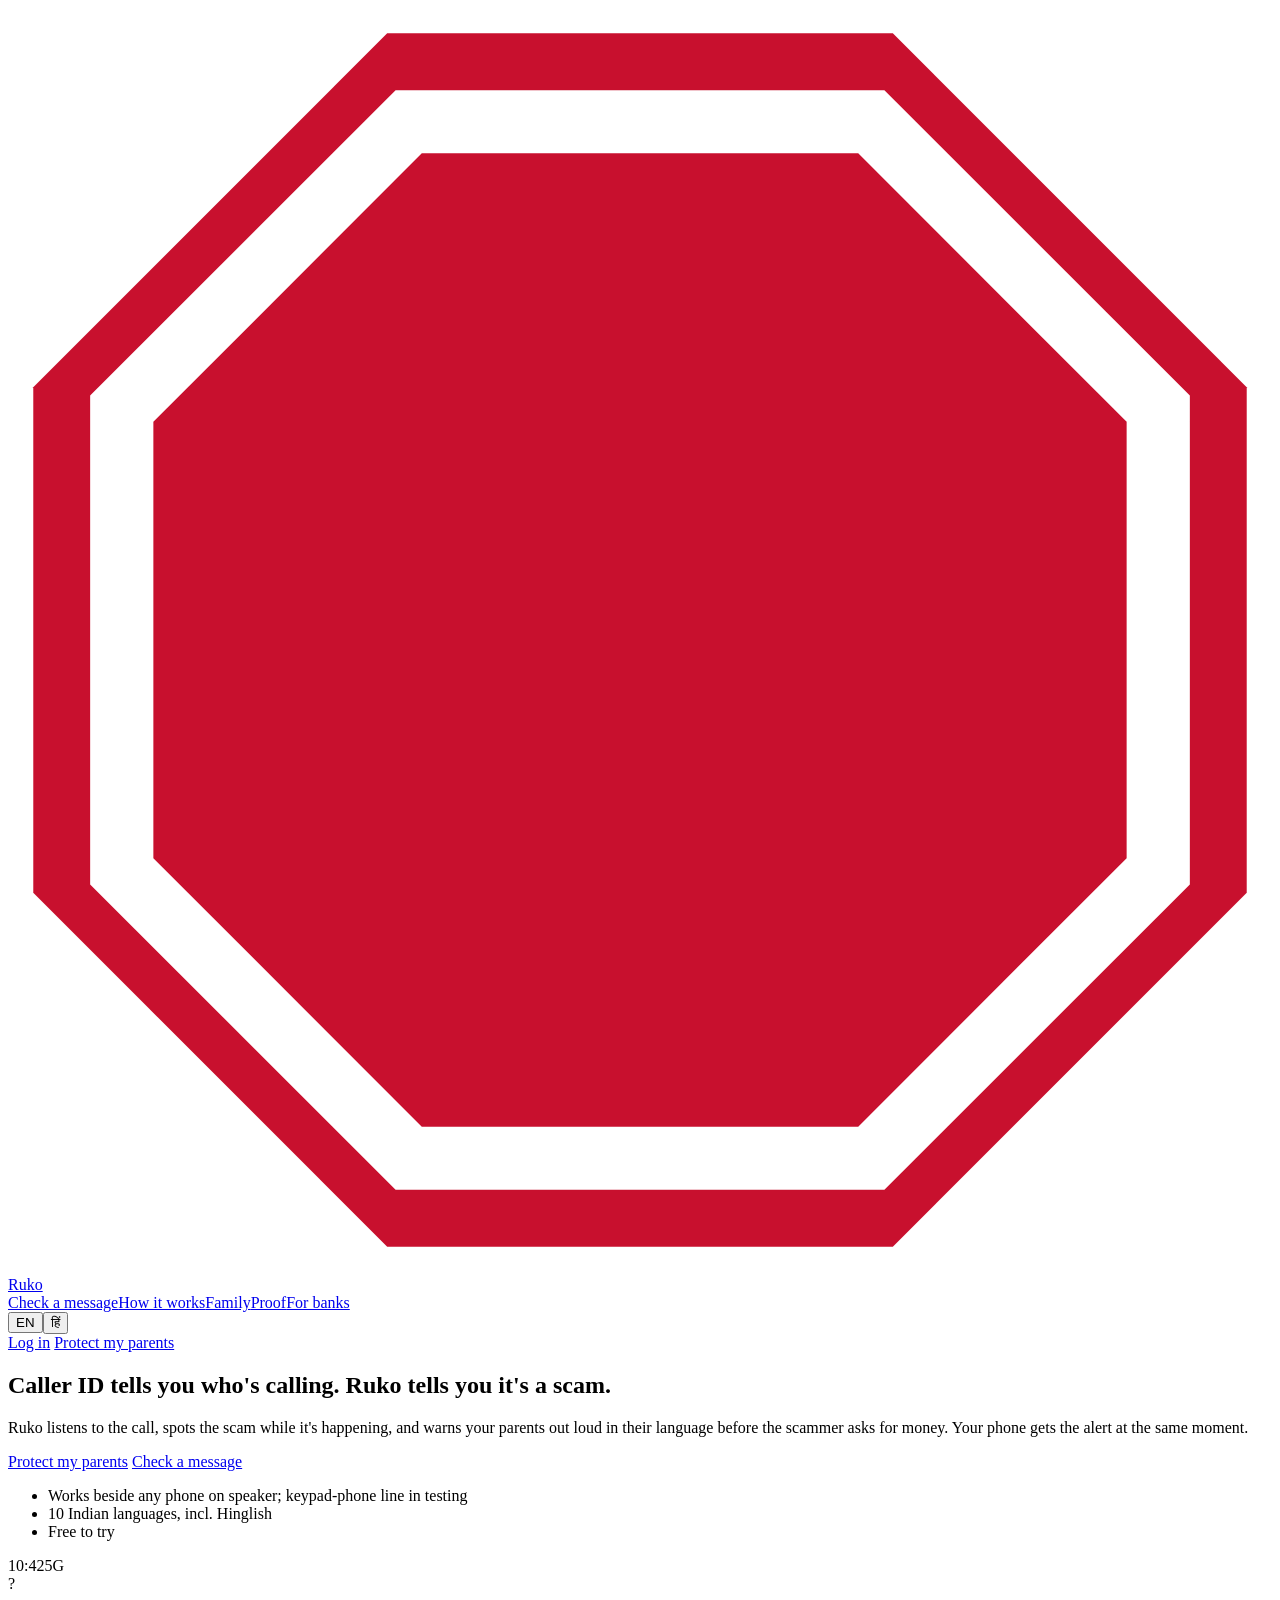
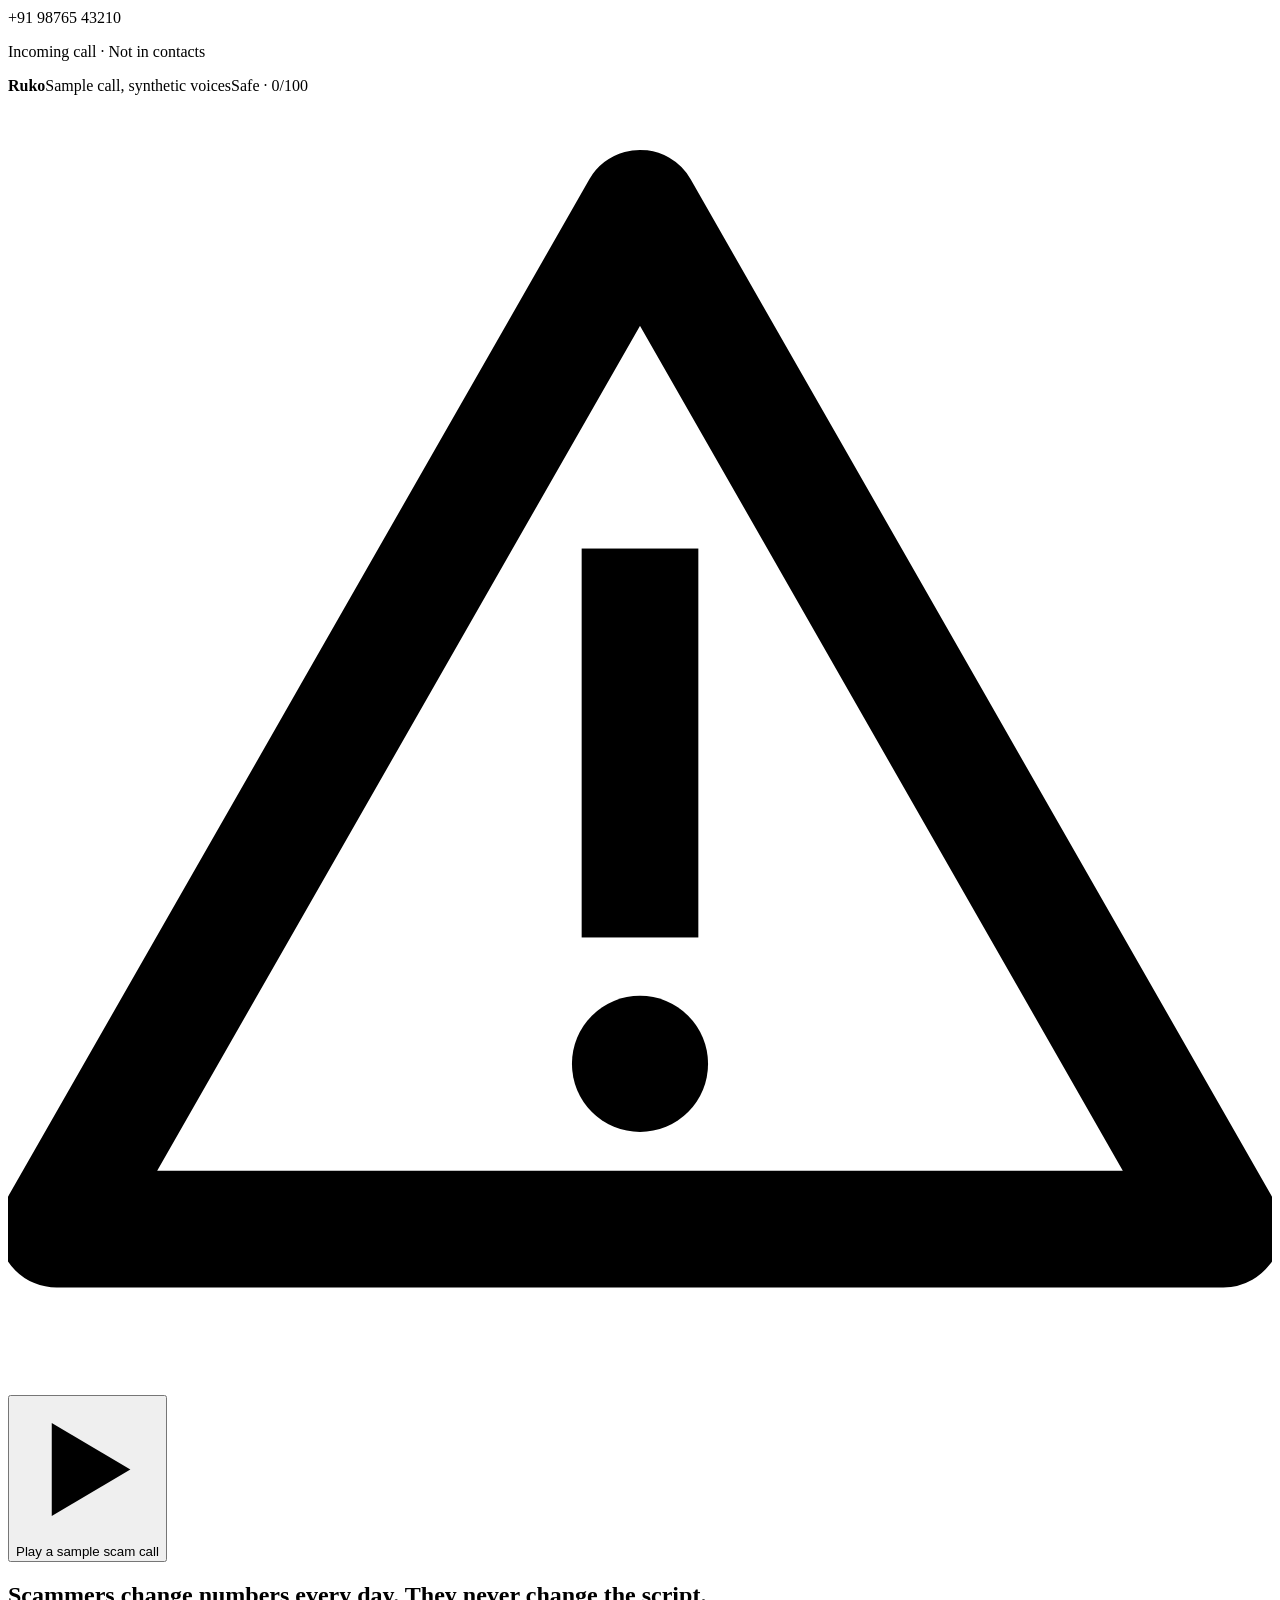
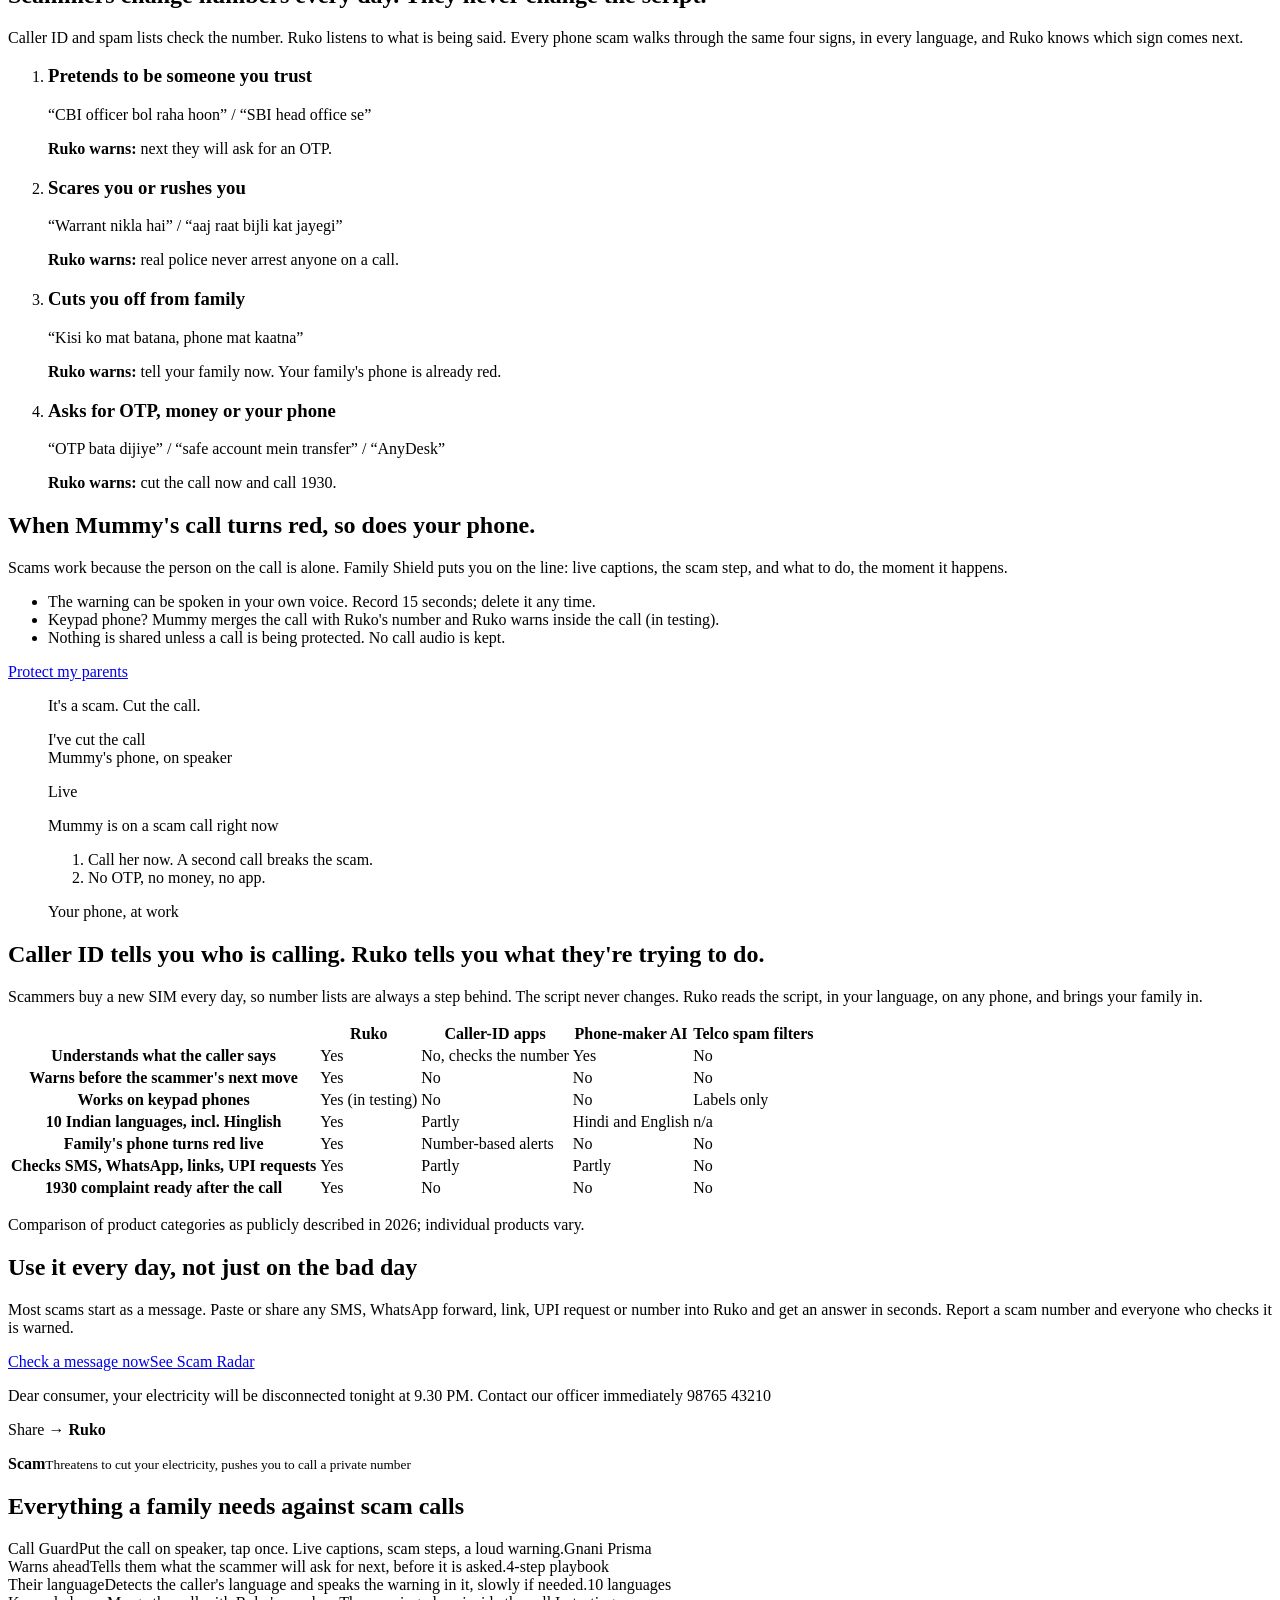
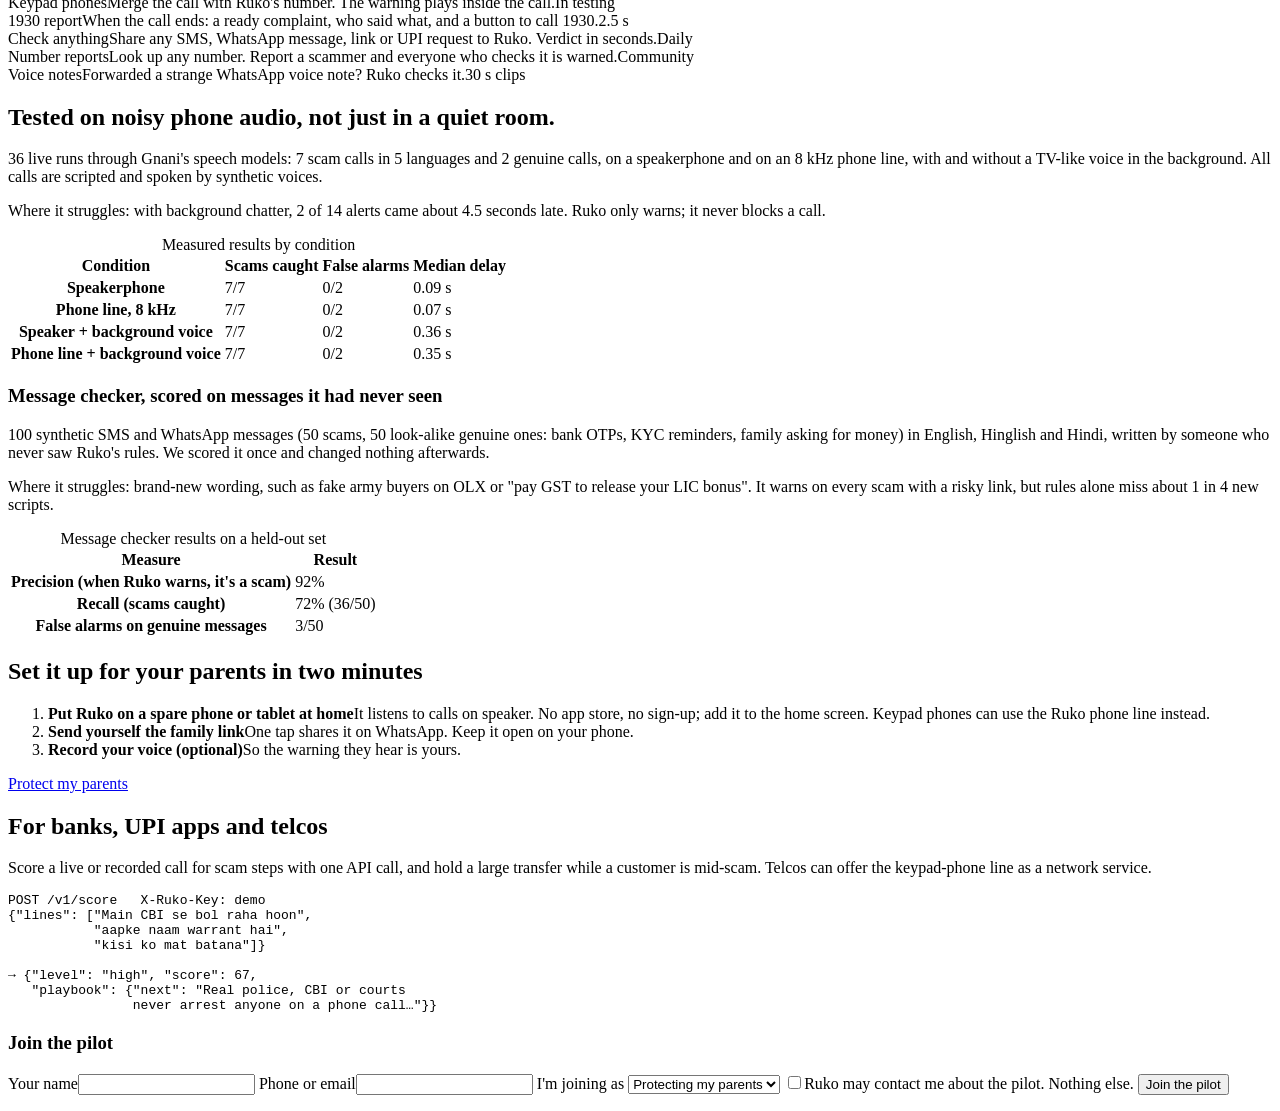
==== commit f9acd2f0: "Native Android caller warnings, Chakshu reporting, held-out accuracy on the site - android/: call-sc" ====
--- a/web/index.html
+++ b/web/index.html
@@ -5,13 +5,13 @@
 <meta name="viewport" content="width=device-width, initial-scale=1">
 <title>Ruko · scam-call guard for Indian families</title>
 <meta name="description" content="Ruko listens to a phone call, spots the scam as it unfolds, warns your parents out loud in their language before the scammer's next move, and turns your phone red. Works on speaker with any phone; a keypad-phone line is in testing.">
-<meta name="theme-color" content="#26282b">
+<meta name="theme-color" content="#0b0b0f">
 <link rel="icon" href="/icon.svg" type="image/svg+xml">
 <link rel="manifest" href="/manifest.webmanifest">
-<link rel="stylesheet" href="/ruko.css?v=35">
-<link rel="stylesheet" href="/landing.css?v=35">
+<link rel="stylesheet" href="/ruko.css?v=42">
+<link rel="stylesheet" href="/landing.css?v=42">
 </head>
-<body>
+<body class="site">
 <header class="nav">
   <div class="wrap nav-row">
     <a class="logo" href="/" aria-label="Ruko home"><svg viewBox="0 0 100 100" aria-hidden="true"><path d="M30 2h40l28 28v40L70 98H30L2 70V30z" fill="#c8102e"/><path d="M31.7 9h36.6L91 31.7v36.6L68.3 91H31.7L9 68.3V31.7z" fill="none" stroke="#fff" stroke-width="5"/></svg>Ruko</a>
@@ -171,6 +171,22 @@
         </tbody>
       </table>
     </div>
+    <div class="wrap proof-grid proof-msg">
+      <div>
+        <h3 data-i18n="pm_h">Message checker, scored on messages it had never seen</h3>
+        <p class="section-lede" data-i18n="pm_p">100 synthetic SMS and WhatsApp messages (50 scams, 50 look-alike genuine ones: bank OTPs, KYC reminders, family asking for money) in English, Hinglish and Hindi, written by someone who never saw Ruko's rules. We scored it once and changed nothing afterwards.</p>
+        <p class="limits" data-i18n="pm_l">Where it struggles: brand-new wording, such as fake army buyers on OLX or "pay GST to release your LIC bonus". It warns on every scam with a risky link, but rules alone miss about 1 in 4 new scripts.</p>
+      </div>
+      <table class="results">
+        <caption class="sr">Message checker results on a held-out set</caption>
+        <thead><tr><th scope="col" data-i18n="pm_m">Measure</th><th scope="col" data-i18n="pm_v">Result</th></tr></thead>
+        <tbody>
+          <tr><th scope="row" data-i18n="pm1">Precision (when Ruko warns, it's a scam)</th><td>92%</td></tr>
+          <tr><th scope="row" data-i18n="pm2">Recall (scams caught)</th><td>72% (36/50)</td></tr>
+          <tr><th scope="row" data-i18n="pm3">False alarms on genuine messages</th><td>3/50</td></tr>
+        </tbody>
+      </table>
+    </div>
   </section>
 
   <section class="setup">
@@ -216,9 +232,9 @@
 
 <footer id="siteFooter"></footer>
 
-<script src="/config.js?v=35"></script>
-<script src="/ruko.js?v=35"></script>
-<script src="/footer.js?v=35"></script>
-<script src="/landing.js?v=35"></script>
+<script src="/config.js?v=42"></script>
+<script src="/ruko.js?v=42"></script>
+<script src="/footer.js?v=42"></script>
+<script src="/landing.js?v=42"></script>
 </body>
 </html>
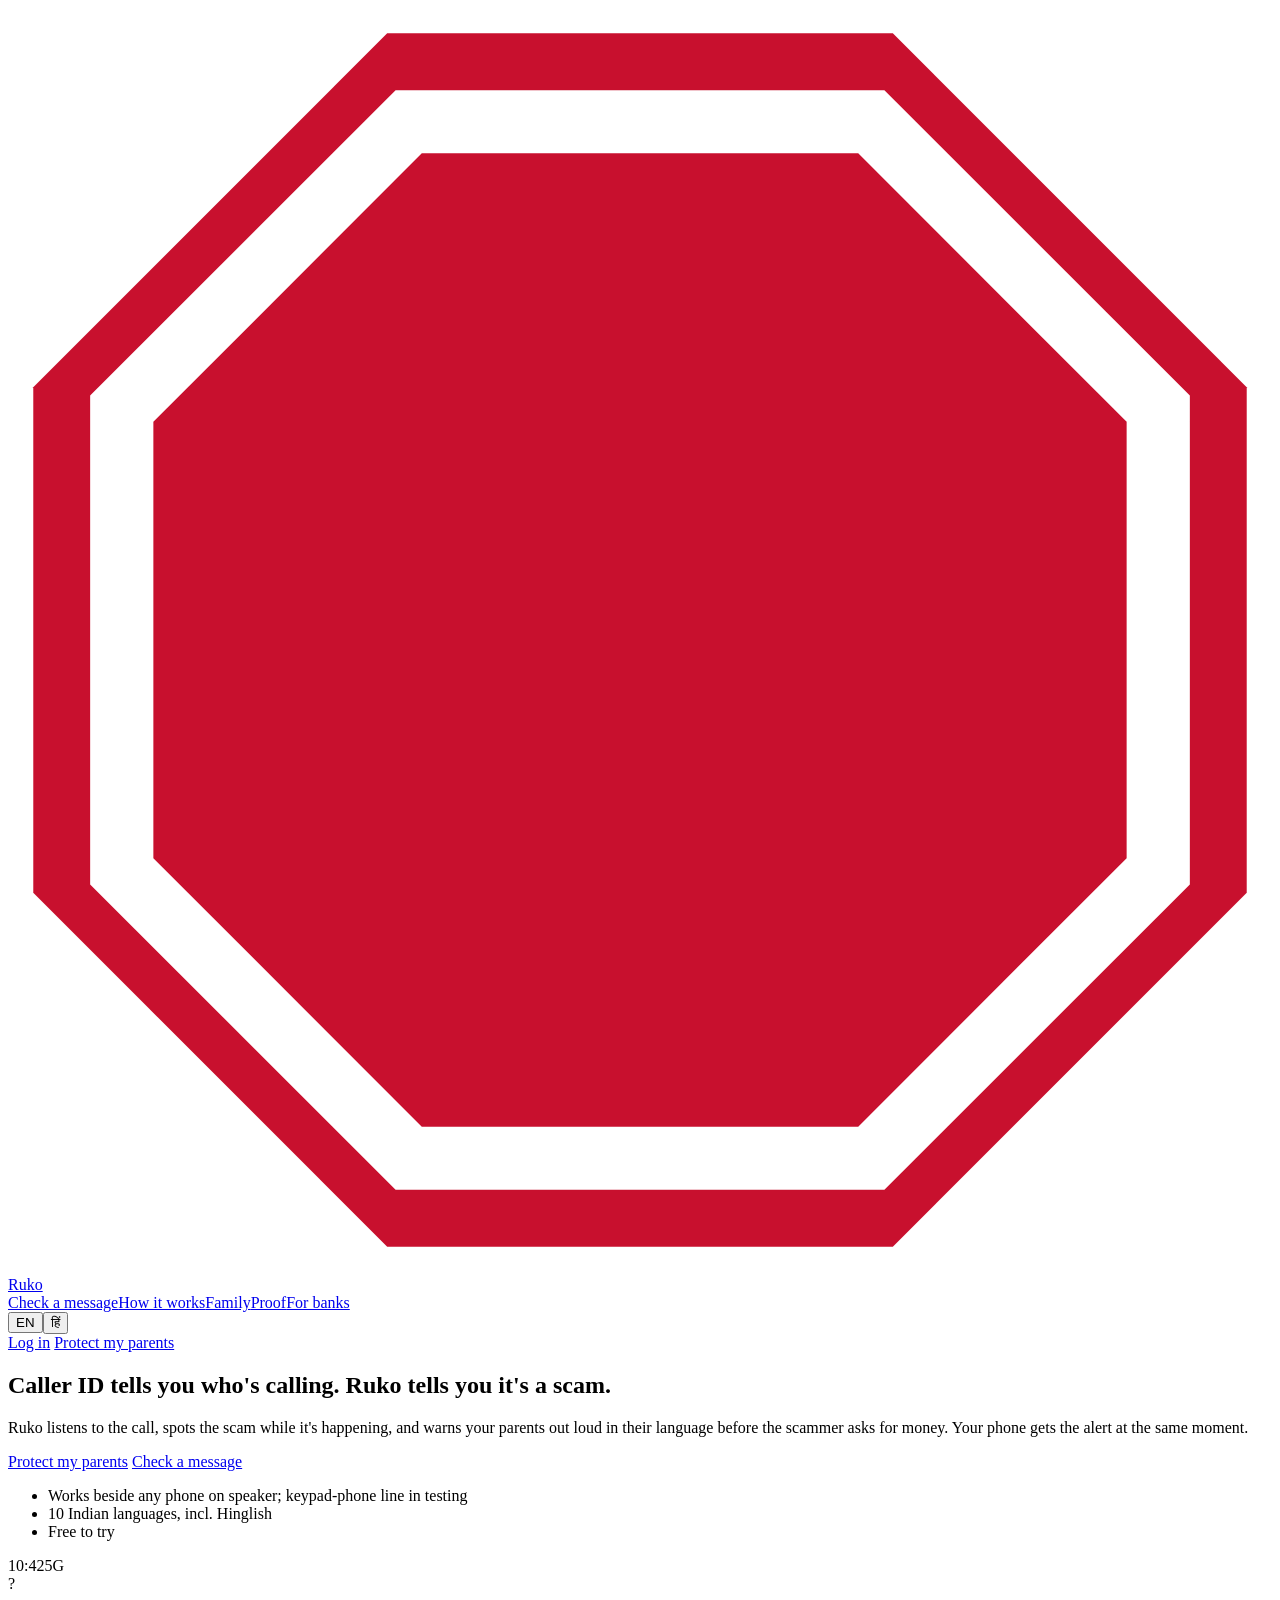
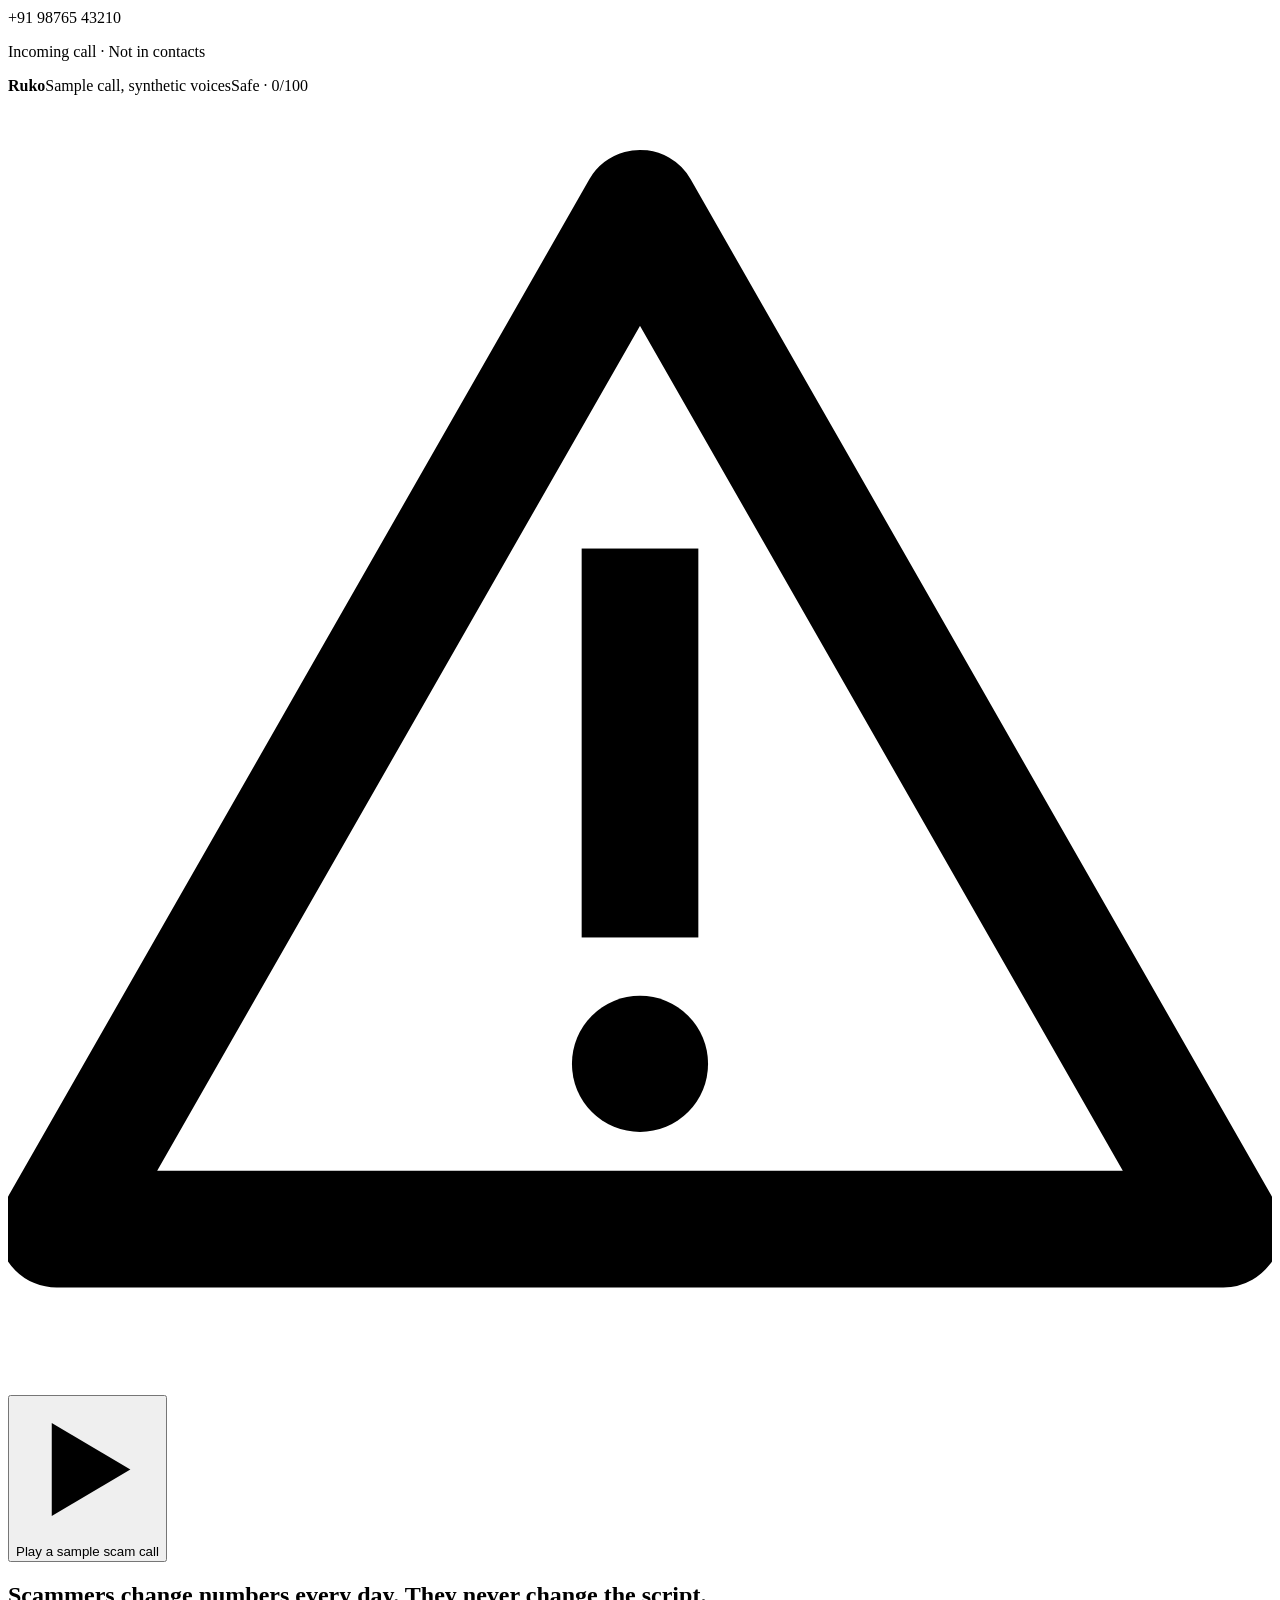
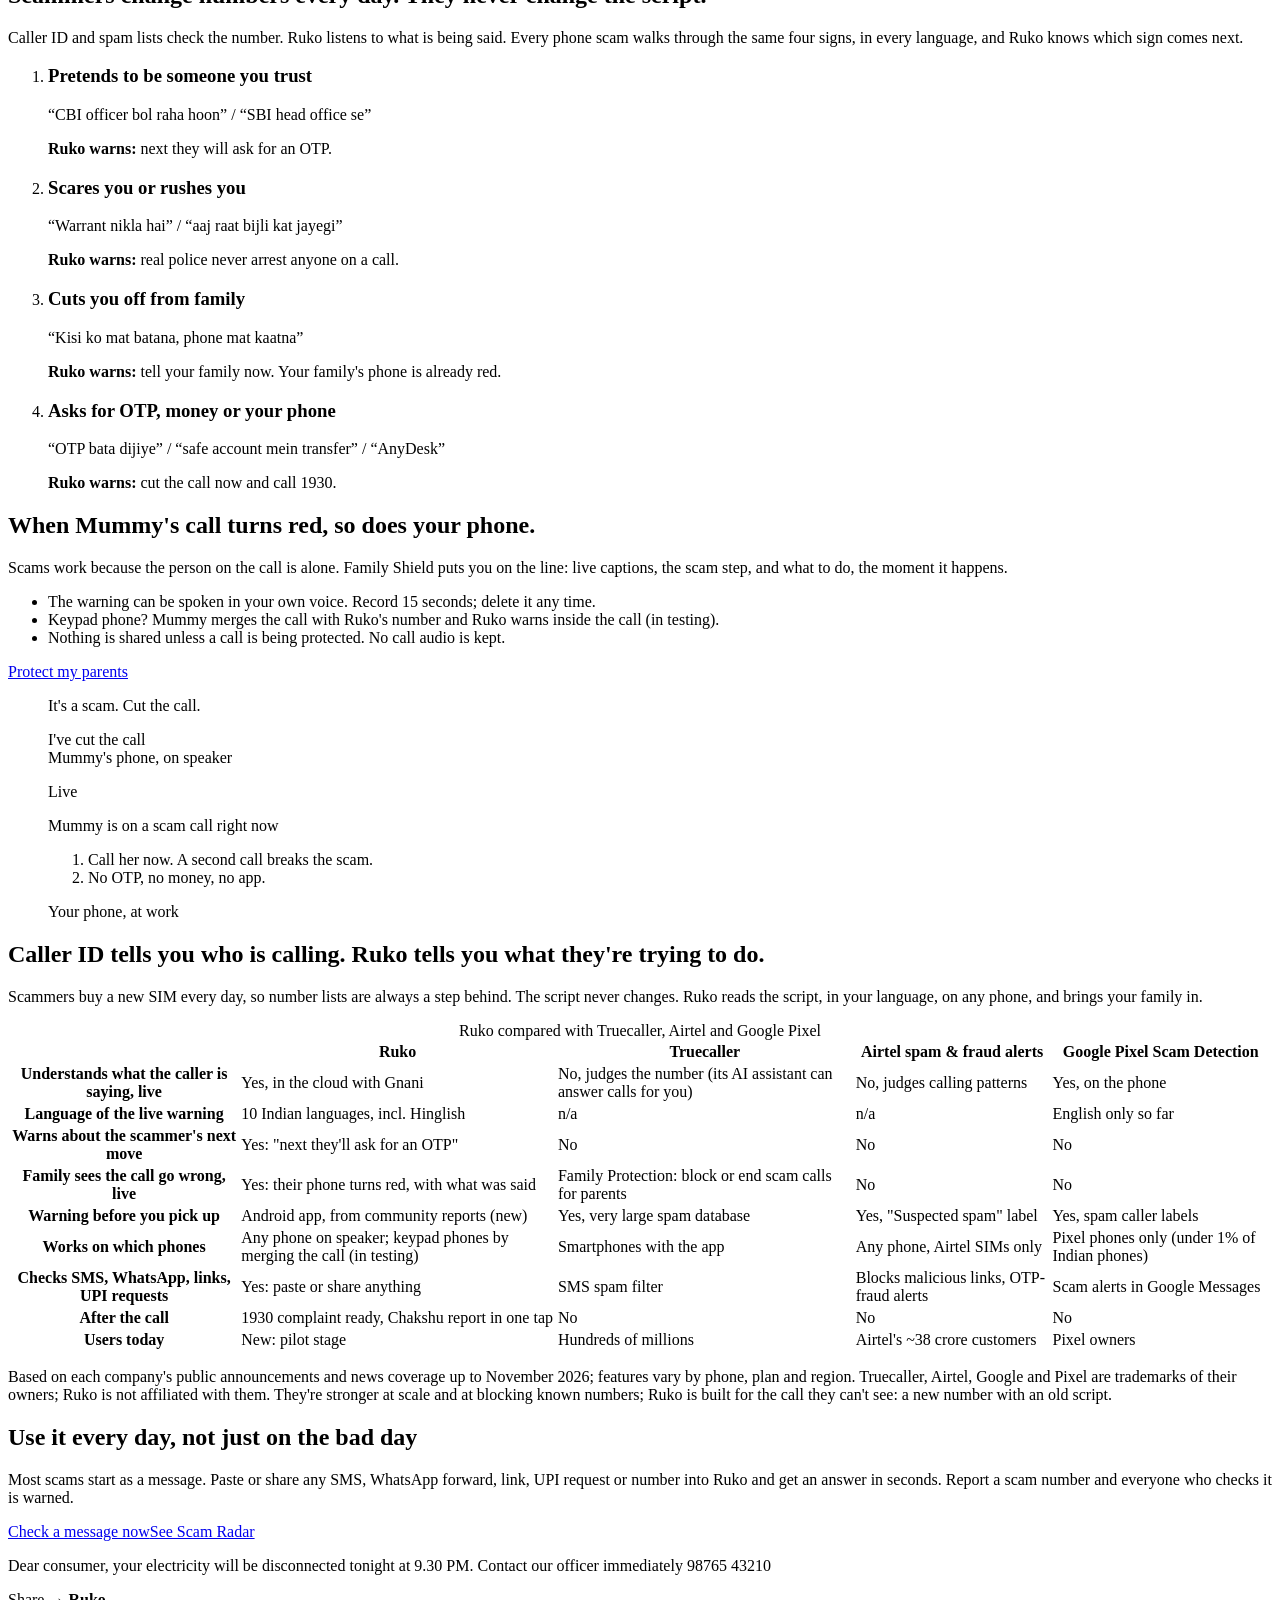
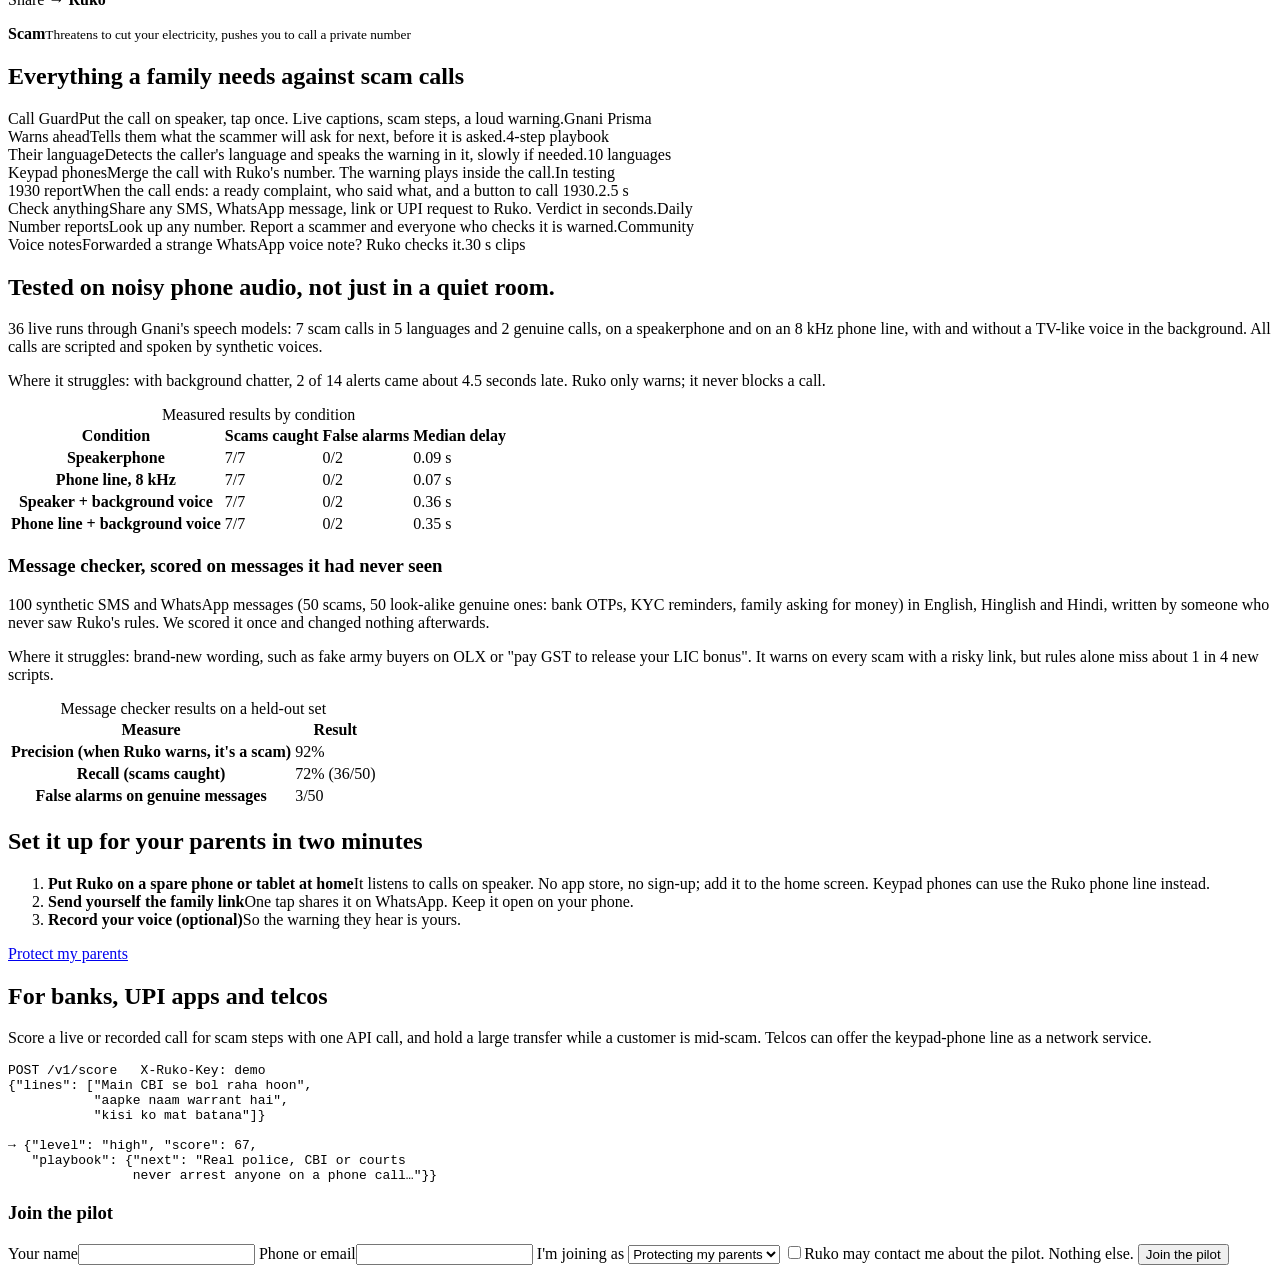
==== commit d75fa585: "Named comparison: Ruko vs Truecaller, Airtel and Google Pixel Replaces the category table with named" ====
--- a/web/index.html
+++ b/web/index.html
@@ -8,8 +8,8 @@
 <meta name="theme-color" content="#0b0b0f">
 <link rel="icon" href="/icon.svg" type="image/svg+xml">
 <link rel="manifest" href="/manifest.webmanifest">
-<link rel="stylesheet" href="/ruko.css?v=42">
-<link rel="stylesheet" href="/landing.css?v=42">
+<link rel="stylesheet" href="/ruko.css?v=43">
+<link rel="stylesheet" href="/landing.css?v=43">
 </head>
 <body class="site">
 <header class="nav">
@@ -106,19 +106,22 @@
       <p class="section-lede" data-i18n="usp_p">Scammers buy a new SIM every day, so number lists are always a step behind. The script never changes. Ruko reads the script, in your language, on any phone, and brings your family in.</p>
       <div class="cmp-wrap">
       <table class="cmp">
-        <thead><tr><th scope="col"></th><th scope="col" class="us">Ruko</th><th scope="col">Caller-ID apps</th><th scope="col">Phone-maker AI</th><th scope="col">Telco spam filters</th></tr></thead>
+        <caption class="sr">Ruko compared with Truecaller, Airtel and Google Pixel</caption>
+        <thead><tr><th scope="col"></th><th scope="col" class="us">Ruko</th><th scope="col">Truecaller</th><th scope="col">Airtel spam &amp; fraud alerts</th><th scope="col">Google Pixel Scam Detection</th></tr></thead>
         <tbody>
-          <tr><th scope="row" data-i18n="u1">Understands what the caller says</th><td class="us yes">Yes</td><td class="no">No, checks the number</td><td class="yes">Yes</td><td class="no">No</td></tr>
-          <tr><th scope="row" data-i18n="u2">Warns before the scammer's next move</th><td class="us yes">Yes</td><td class="no">No</td><td class="no">No</td><td class="no">No</td></tr>
-          <tr><th scope="row" data-i18n="u3">Works on keypad phones</th><td class="us yes">Yes (in testing)</td><td class="no">No</td><td class="no">No</td><td class="yes">Labels only</td></tr>
-          <tr><th scope="row" data-i18n="u4">10 Indian languages, incl. Hinglish</th><td class="us yes">Yes</td><td>Partly</td><td class="no">Hindi and English</td><td>n/a</td></tr>
-          <tr><th scope="row" data-i18n="u5">Family's phone turns red live</th><td class="us yes">Yes</td><td>Number-based alerts</td><td class="no">No</td><td class="no">No</td></tr>
-          <tr><th scope="row" data-i18n="u6">Checks SMS, WhatsApp, links, UPI requests</th><td class="us yes">Yes</td><td>Partly</td><td>Partly</td><td class="no">No</td></tr>
-          <tr><th scope="row" data-i18n="u7">1930 complaint ready after the call</th><td class="us yes">Yes</td><td class="no">No</td><td class="no">No</td><td class="no">No</td></tr>
+          <tr><th scope="row">Understands what the caller is saying, live</th><td class="us yes">Yes, in the cloud with Gnani</td><td class="no">No, judges the number (its AI assistant can answer calls for you)</td><td class="no">No, judges calling patterns</td><td class="yes">Yes, on the phone</td></tr>
+          <tr><th scope="row">Language of the live warning</th><td class="us yes">10 Indian languages, incl. Hinglish</td><td>n/a</td><td>n/a</td><td class="no">English only so far</td></tr>
+          <tr><th scope="row">Warns about the scammer's next move</th><td class="us yes">Yes: "next they'll ask for an OTP"</td><td class="no">No</td><td class="no">No</td><td class="no">No</td></tr>
+          <tr><th scope="row">Family sees the call go wrong, live</th><td class="us yes">Yes: their phone turns red, with what was said</td><td class="yes">Family Protection: block or end scam calls for parents</td><td class="no">No</td><td class="no">No</td></tr>
+          <tr><th scope="row">Warning before you pick up</th><td class="us">Android app, from community reports (new)</td><td class="yes">Yes, very large spam database</td><td class="yes">Yes, "Suspected spam" label</td><td class="yes">Yes, spam caller labels</td></tr>
+          <tr><th scope="row">Works on which phones</th><td class="us yes">Any phone on speaker; keypad phones by merging the call (in testing)</td><td>Smartphones with the app</td><td class="yes">Any phone, Airtel SIMs only</td><td class="no">Pixel phones only (under 1% of Indian phones)</td></tr>
+          <tr><th scope="row">Checks SMS, WhatsApp, links, UPI requests</th><td class="us yes">Yes: paste or share anything</td><td>SMS spam filter</td><td>Blocks malicious links, OTP-fraud alerts</td><td>Scam alerts in Google Messages</td></tr>
+          <tr><th scope="row">After the call</th><td class="us yes">1930 complaint ready, Chakshu report in one tap</td><td class="no">No</td><td class="no">No</td><td class="no">No</td></tr>
+          <tr><th scope="row">Users today</th><td class="us">New: pilot stage</td><td class="yes">Hundreds of millions</td><td class="yes">Airtel's ~38 crore customers</td><td>Pixel owners</td></tr>
         </tbody>
       </table>
       </div>
-      <p class="small muted" data-i18n="usp_note">Comparison of product categories as publicly described in 2026; individual products vary.</p>
+      <p class="small muted">Based on each company's public announcements and news coverage up to November 2026; features vary by phone, plan and region. Truecaller, Airtel, Google and Pixel are trademarks of their owners; Ruko is not affiliated with them. They're stronger at scale and at blocking known numbers; Ruko is built for the call they can't see: a new number with an old script.</p>
     </div>
   </section>
 
@@ -232,9 +235,9 @@
 
 <footer id="siteFooter"></footer>
 
-<script src="/config.js?v=42"></script>
-<script src="/ruko.js?v=42"></script>
-<script src="/footer.js?v=42"></script>
-<script src="/landing.js?v=42"></script>
+<script src="/config.js?v=43"></script>
+<script src="/ruko.js?v=43"></script>
+<script src="/footer.js?v=43"></script>
+<script src="/landing.js?v=43"></script>
 </body>
 </html>
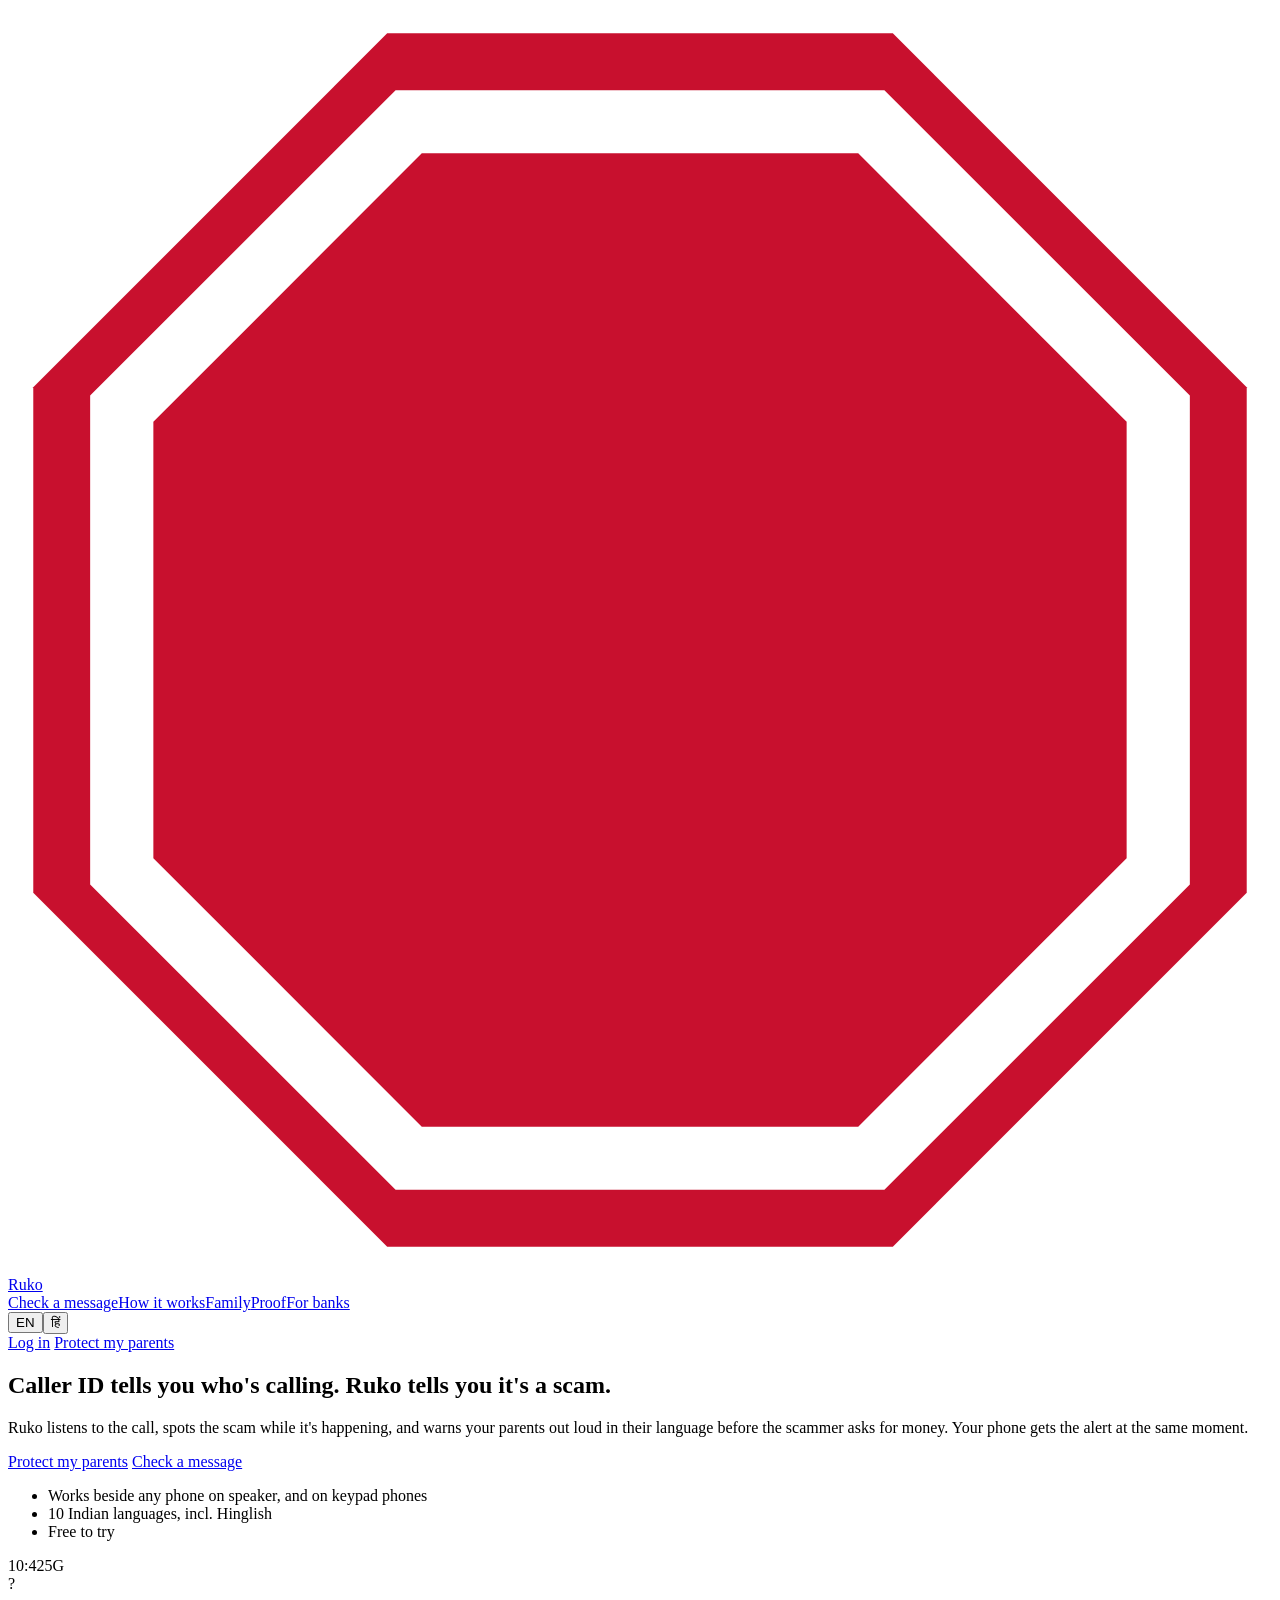
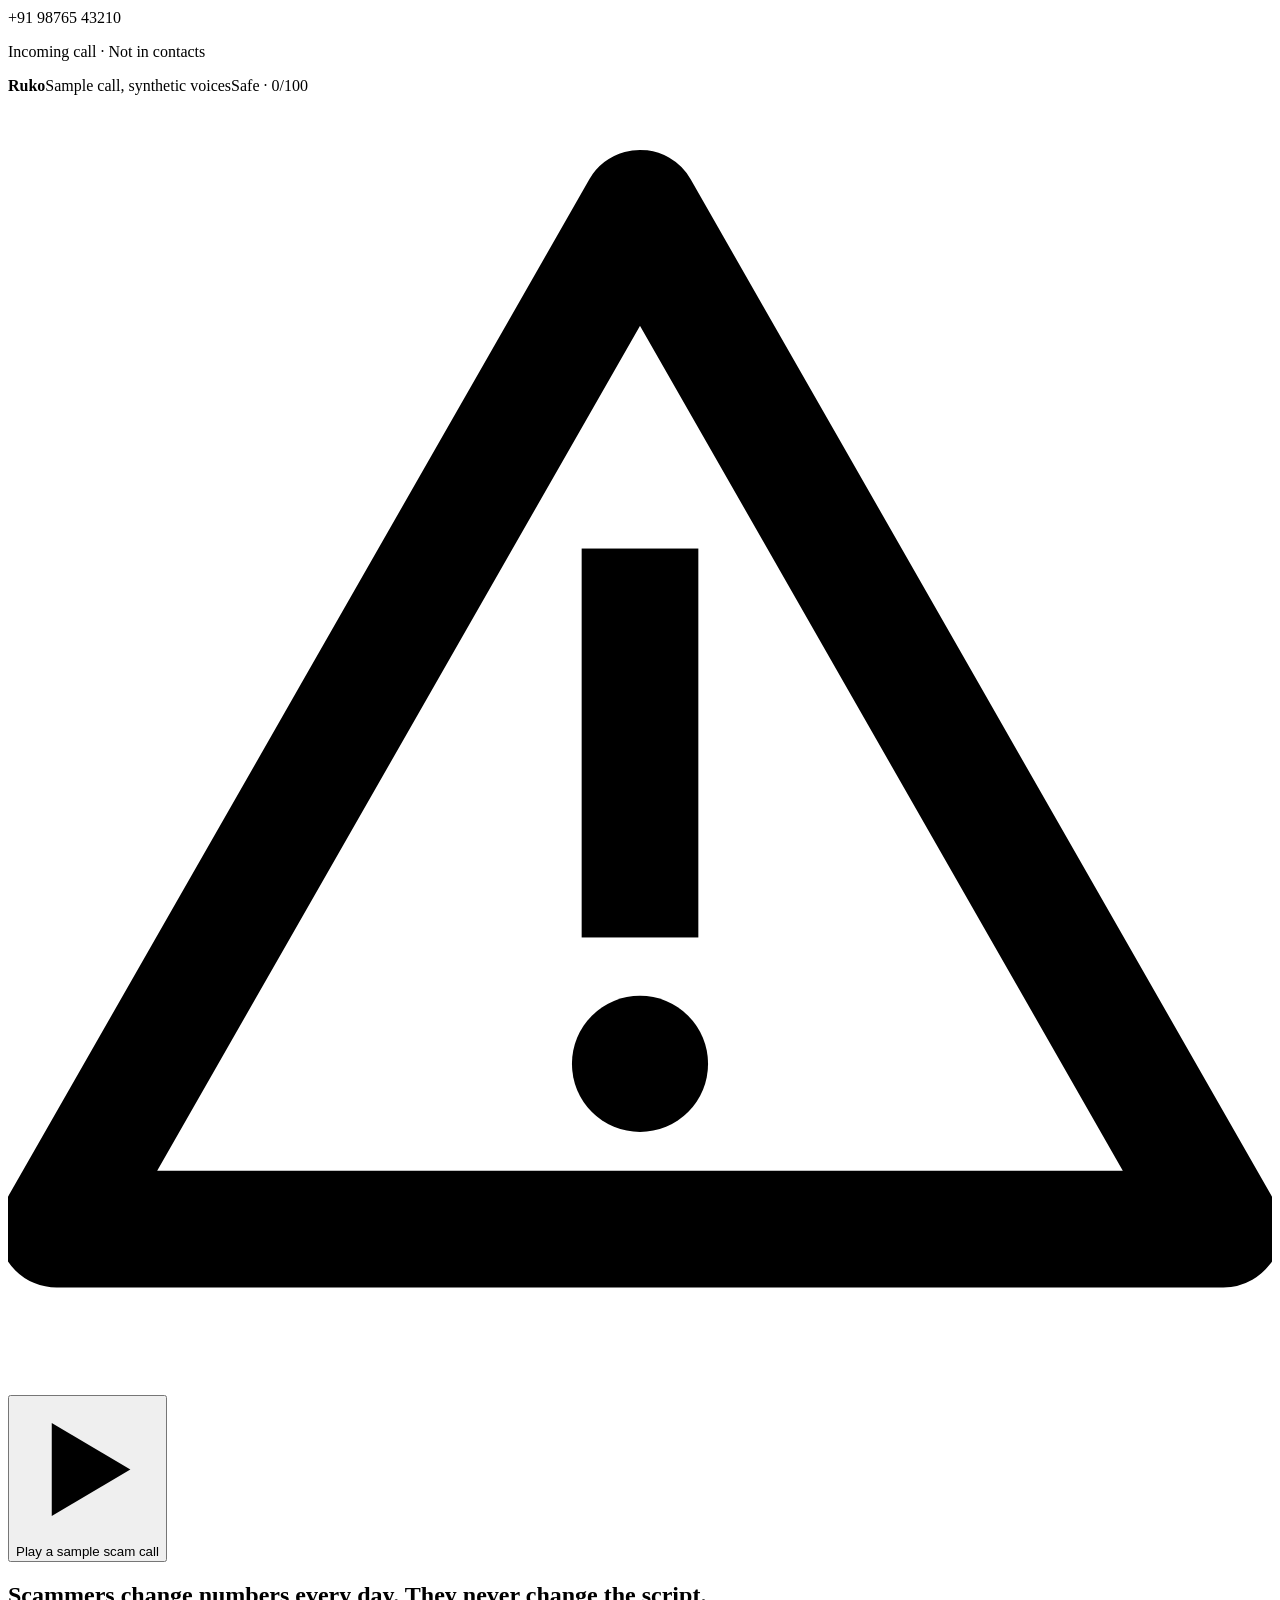
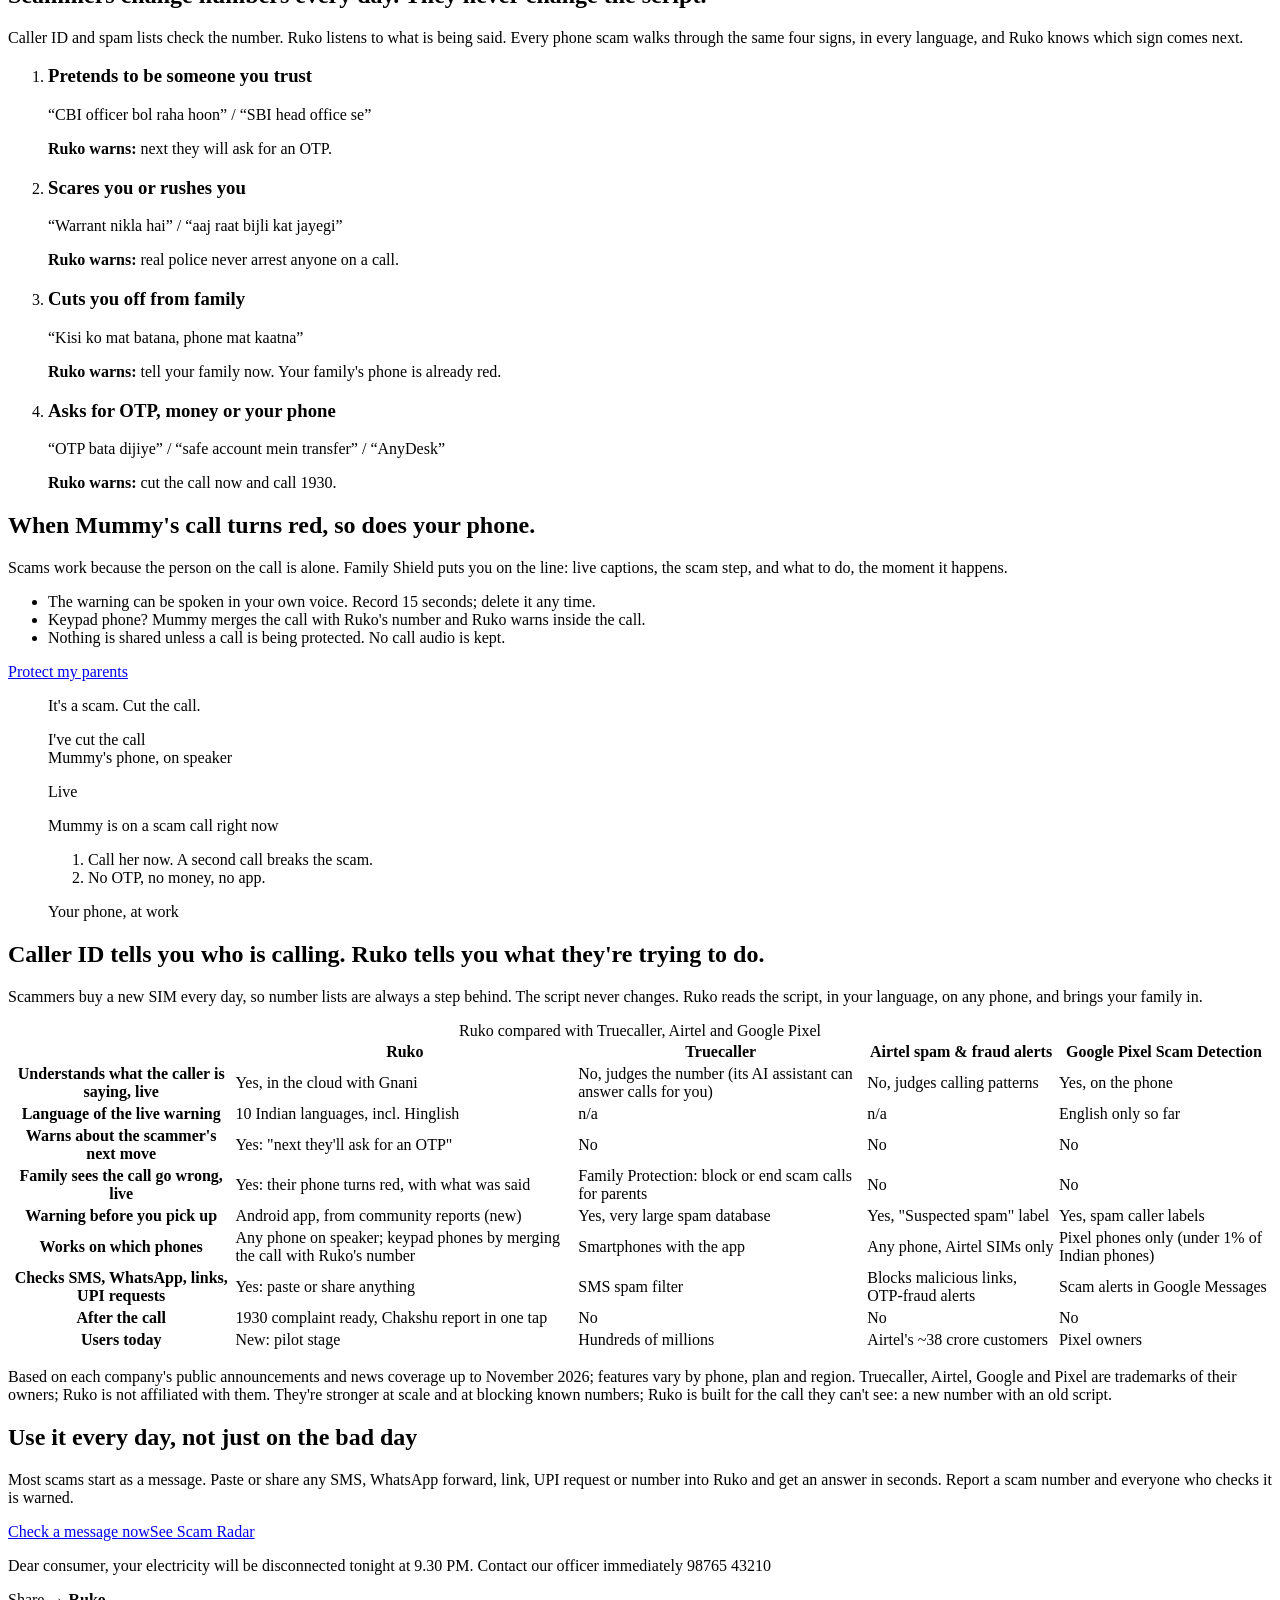
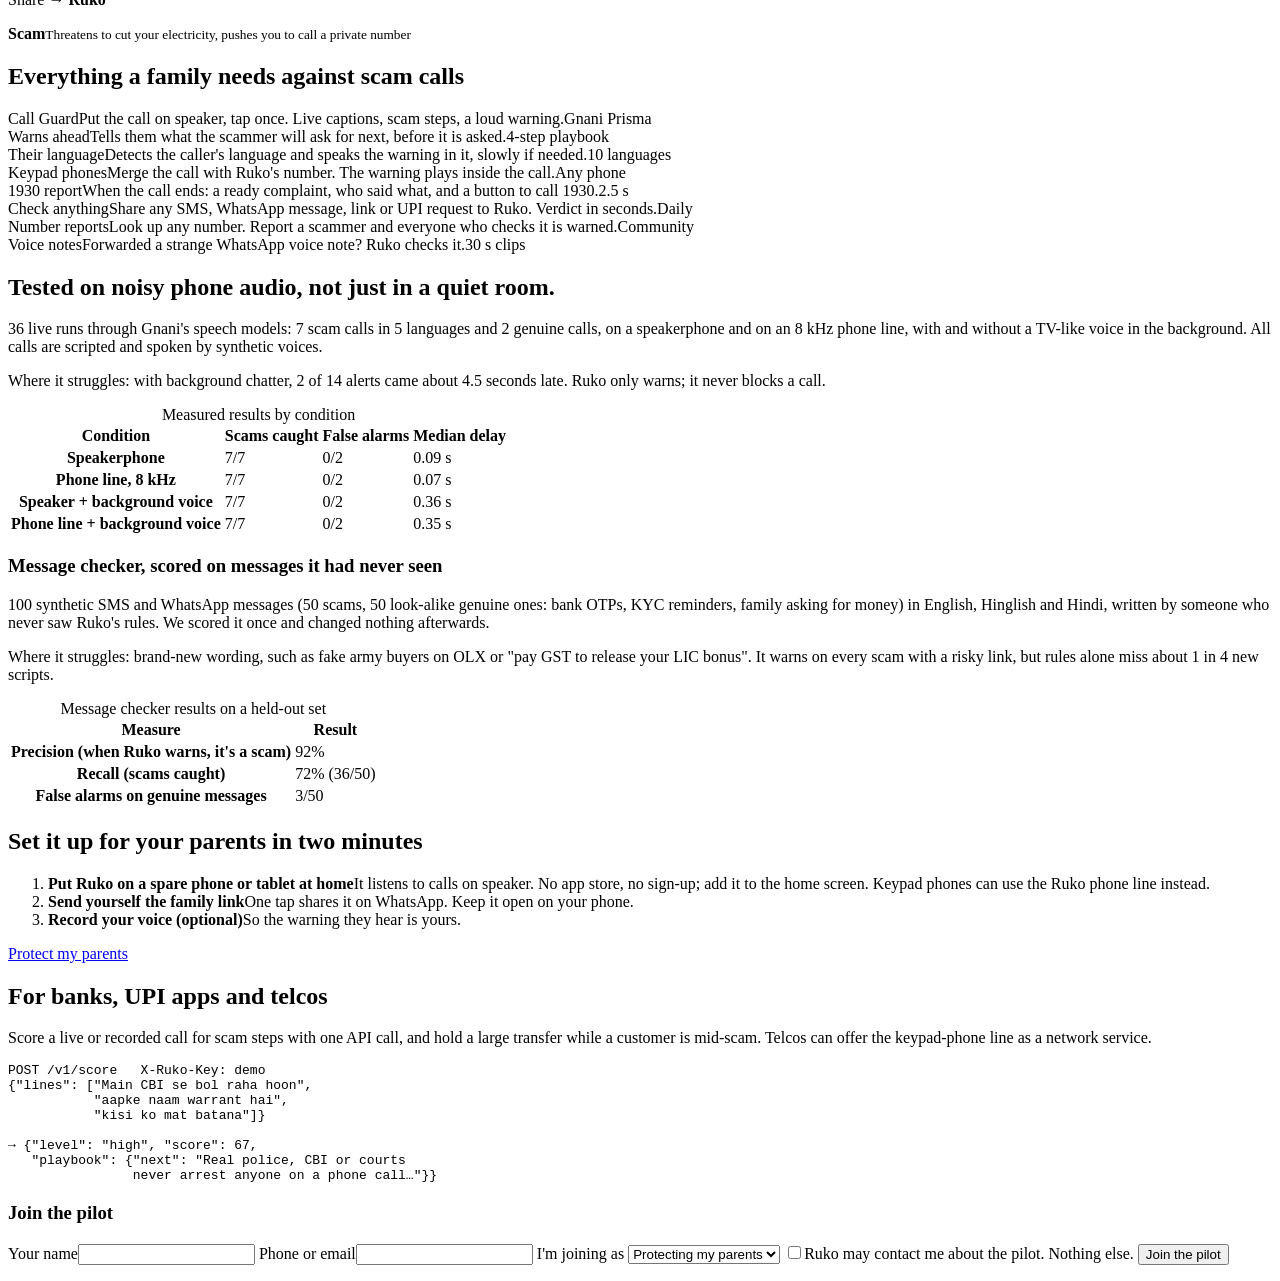
==== commit 92f8370f: "Describe the keypad-phone line plainly on the site Co-Authored-By: Claude Opus 5.5 <noreply@anthropi" ====
--- a/web/index.html
+++ b/web/index.html
@@ -4,7 +4,7 @@
 <meta charset="utf-8">
 <meta name="viewport" content="width=device-width, initial-scale=1">
 <title>Ruko · scam-call guard for Indian families</title>
-<meta name="description" content="Ruko listens to a phone call, spots the scam as it unfolds, warns your parents out loud in their language before the scammer's next move, and turns your phone red. Works on speaker with any phone; a keypad-phone line is in testing.">
+<meta name="description" content="Ruko listens to a phone call, spots the scam as it unfolds, warns your parents out loud in their language before the scammer's next move, and turns your phone red. Works on speaker with any phone, and on keypad phones through Ruko's phone line.">
 <meta name="theme-color" content="#0b0b0f">
 <link rel="icon" href="/icon.svg" type="image/svg+xml">
 <link rel="manifest" href="/manifest.webmanifest">
@@ -33,7 +33,7 @@
           <a class="btn btn-lg" href="/check/" data-i18n="cta2">Check a message</a>
         </div>
         <ul class="facts">
-          <li data-i18n="f1">Works beside any phone on speaker; keypad-phone line in testing</li>
+          <li data-i18n="f1">Works beside any phone on speaker, and on keypad phones</li>
           <li data-i18n="f2">10 Indian languages, incl. Hinglish</li>
           <li data-i18n="f3">Free to try</li>
         </ul>
@@ -81,7 +81,7 @@
         <p class="section-lede" data-i18n="fam_p">Scams work because the person on the call is alone. Family Shield puts you on the line: live captions, the scam step, and what to do, the moment it happens.</p>
         <ul class="ticks">
           <li data-i18n="fam_1">The warning can be spoken in your own voice. Record 15 seconds; delete it any time.</li>
-          <li data-i18n="fam_2">Keypad phone? Mummy merges the call with Ruko's number and Ruko warns inside the call (in testing).</li>
+          <li data-i18n="fam_2">Keypad phone? Mummy merges the call with Ruko's number and Ruko warns inside the call.</li>
           <li data-i18n="fam_3">Nothing is shared unless a call is being protected. No call audio is kept.</li>
         </ul>
         <a class="btn btn-primary" href="/account/?new=1" data-i18n="cta">Protect my parents</a>
@@ -114,7 +114,7 @@
           <tr><th scope="row">Warns about the scammer's next move</th><td class="us yes">Yes: "next they'll ask for an OTP"</td><td class="no">No</td><td class="no">No</td><td class="no">No</td></tr>
           <tr><th scope="row">Family sees the call go wrong, live</th><td class="us yes">Yes: their phone turns red, with what was said</td><td class="yes">Family Protection: block or end scam calls for parents</td><td class="no">No</td><td class="no">No</td></tr>
           <tr><th scope="row">Warning before you pick up</th><td class="us">Android app, from community reports (new)</td><td class="yes">Yes, very large spam database</td><td class="yes">Yes, "Suspected spam" label</td><td class="yes">Yes, spam caller labels</td></tr>
-          <tr><th scope="row">Works on which phones</th><td class="us yes">Any phone on speaker; keypad phones by merging the call (in testing)</td><td>Smartphones with the app</td><td class="yes">Any phone, Airtel SIMs only</td><td class="no">Pixel phones only (under 1% of Indian phones)</td></tr>
+          <tr><th scope="row">Works on which phones</th><td class="us yes">Any phone on speaker; keypad phones by merging the call with Ruko's number</td><td>Smartphones with the app</td><td class="yes">Any phone, Airtel SIMs only</td><td class="no">Pixel phones only (under 1% of Indian phones)</td></tr>
           <tr><th scope="row">Checks SMS, WhatsApp, links, UPI requests</th><td class="us yes">Yes: paste or share anything</td><td>SMS spam filter</td><td>Blocks malicious links, OTP-fraud alerts</td><td>Scam alerts in Google Messages</td></tr>
           <tr><th scope="row">After the call</th><td class="us yes">1930 complaint ready, Chakshu report in one tap</td><td class="no">No</td><td class="no">No</td><td class="no">No</td></tr>
           <tr><th scope="row">Users today</th><td class="us">New: pilot stage</td><td class="yes">Hundreds of millions</td><td class="yes">Airtel's ~38 crore customers</td><td>Pixel owners</td></tr>
@@ -147,7 +147,7 @@
         <div class="board-row" role="listitem"><span class="b-name" data-i18n="b1">Call Guard</span><span class="b-desc" data-i18n="b1d">Put the call on speaker, tap once. Live captions, scam steps, a loud warning.</span><span class="b-tag">Gnani Prisma</span></div>
         <div class="board-row" role="listitem"><span class="b-name" data-i18n="b2">Warns ahead</span><span class="b-desc" data-i18n="b2d">Tells them what the scammer will ask for next, before it is asked.</span><span class="b-tag">4-step playbook</span></div>
         <div class="board-row" role="listitem"><span class="b-name" data-i18n="b3">Their language</span><span class="b-desc" data-i18n="b3d">Detects the caller's language and speaks the warning in it, slowly if needed.</span><span class="b-tag">10 languages</span></div>
-        <div class="board-row" role="listitem"><span class="b-name" data-i18n="b4">Keypad phones</span><span class="b-desc" data-i18n="b4d">Merge the call with Ruko's number. The warning plays inside the call.</span><span class="b-tag">In testing</span></div>
+        <div class="board-row" role="listitem"><span class="b-name" data-i18n="b4">Keypad phones</span><span class="b-desc" data-i18n="b4d">Merge the call with Ruko's number. The warning plays inside the call.</span><span class="b-tag">Any phone</span></div>
         <div class="board-row" role="listitem"><span class="b-name" data-i18n="b5">1930 report</span><span class="b-desc" data-i18n="b5d">When the call ends: a ready complaint, who said what, and a button to call 1930.</span><span class="b-tag">2.5 s</span></div>
         <div class="board-row" role="listitem"><span class="b-name" data-i18n="b7">Check anything</span><span class="b-desc" data-i18n="b7d">Share any SMS, WhatsApp message, link or UPI request to Ruko. Verdict in seconds.</span><span class="b-tag">Daily</span></div>
         <div class="board-row" role="listitem"><span class="b-name" data-i18n="b8">Number reports</span><span class="b-desc" data-i18n="b8d">Look up any number. Report a scammer and everyone who checks it is warned.</span><span class="b-tag">Community</span></div>
